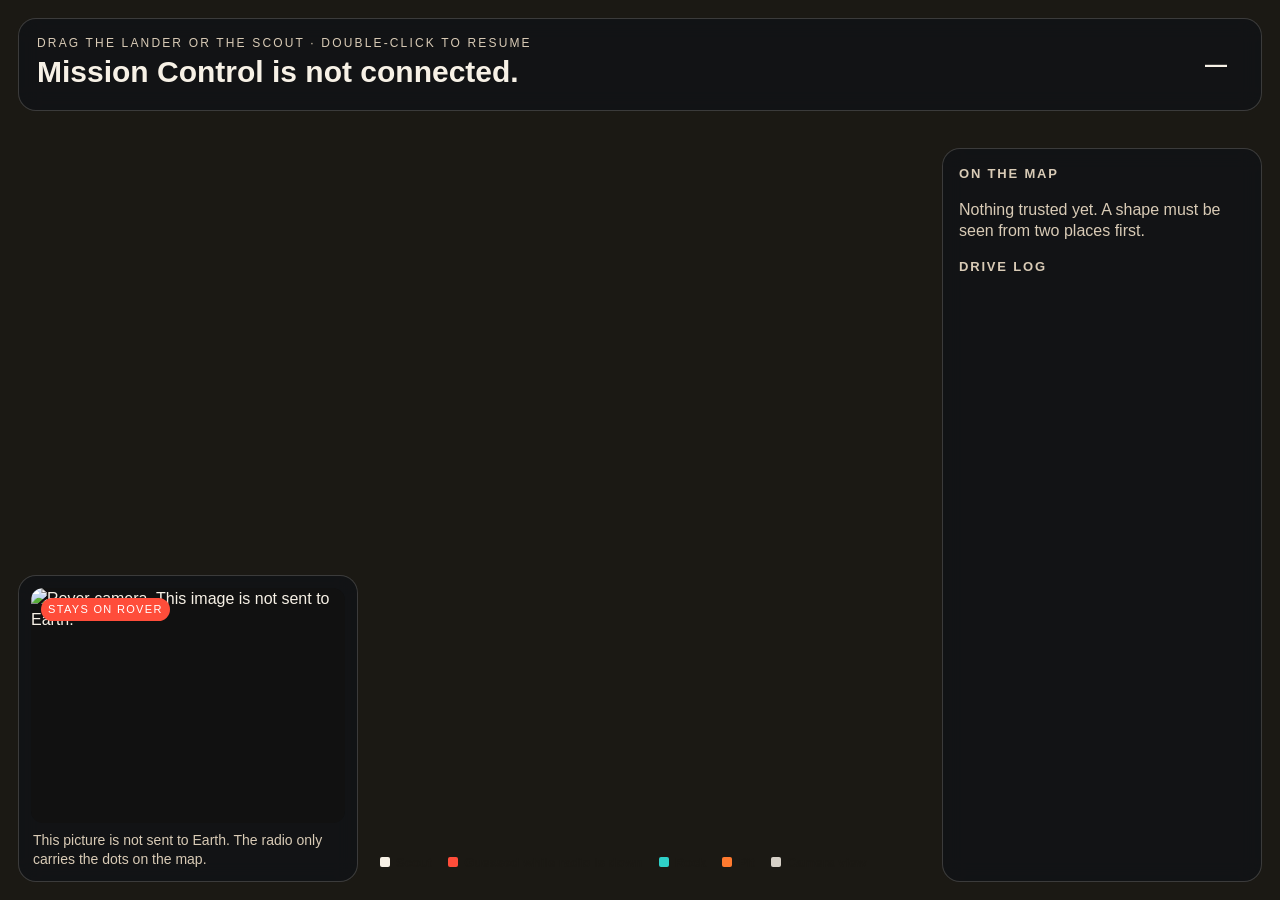
==== veil/web/index.html @ 41a59c46 "Initial commit of the VEIL scout so PolarDB training can run in the cloud. Co-authored-by: Cursor <c" ====
<!DOCTYPE html>
<html lang="en">
<head>
  <meta charset="utf-8" />
  <meta name="viewport" content="width=device-width, initial-scale=1" />
  <title>VEIL — Mission Control</title>
  <style>
    :root {
      --ink: #f7f1e6;
      --muted: #d9cbb6;
      --glass: rgba(16, 18, 22, 0.78);
      --line: rgba(247, 241, 230, 0.18);
      --pit: #ff7a2f;
      --rock: #2fd0c8;
      --bad: #ff4d3a;
      --ok: #d6ef6a;
    }
    * { box-sizing: border-box; }
    html, body { margin: 0; height: 100%; overflow: hidden; }
    body {
      color: var(--ink);
      font: 16px/1.35 Bahnschrift, "Segoe UI", sans-serif;
      background: #1b1914;
    }
    canvas { position: fixed; inset: 0; width: 100%; height: 100%; display: block; cursor: grab; touch-action: none; }
    canvas.dragging { cursor: grabbing; }
    .hud {
      position: fixed;
      z-index: 2;
      background: var(--glass);
      border: 1px solid var(--line);
      backdrop-filter: blur(10px);
      border-radius: 18px;
    }
    .top {
      top: 18px; left: 18px; right: 18px;
      display: flex;
      justify-content: space-between;
      gap: 18px;
      align-items: stretch;
      padding: 16px 18px;
    }
    .kicker { letter-spacing: 0.18em; font-size: 12px; color: var(--muted); }
    h1 { margin: 4px 0 6px; font-size: 30px; line-height: 1.1; font-weight: 650; }
    .story { margin: 0; color: var(--muted); max-width: 680px; }
    .radio {
      min-width: 190px;
      border-radius: 14px;
      padding: 12px 16px;
      display: flex;
      flex-direction: column;
      justify-content: center;
      text-align: right;
    }
    .radio b { font-size: 22px; }
    .radio span { color: var(--muted); font-size: 14px; }
    .radio.up { background: #243018; color: var(--ok); }
    .radio.down { background: #3a1814; color: #ffb1a6; }
    .radio.down b, .radio.up b { color: inherit; }
    .cam {
      left: 18px; bottom: 18px; width: min(340px, 34vw);
      padding: 12px;
    }
    .cam img { width: 100%; border-radius: 12px; display: block; background: #111; aspect-ratio: 4/3; object-fit: cover; }
    .badge {
      position: absolute; left: 22px; top: 22px;
      background: var(--bad); color: white;
      font-size: 11px; letter-spacing: 0.12em;
      padding: 4px 7px; border-radius: 999px;
    }
    .cam p { margin: 8px 2px 0; color: var(--muted); font-size: 14px; }
    .sheet {
      right: 18px; top: 148px; bottom: 18px; width: min(320px, 36vw);
      padding: 16px;
      overflow: auto;
    }
    .sheet h2 { margin: 0 0 10px; font-size: 13px; letter-spacing: 0.14em; color: var(--muted); }
    .hazard {
      display: grid;
      grid-template-columns: 42px 1fr;
      gap: 10px;
      padding: 10px 0;
      border-top: 1px solid var(--line);
    }
    .mark {
      width: 42px; height: 42px; border-radius: 12px;
      display: grid; place-items: center; font-size: 12px; font-weight: 700;
    }
    .mark.pit { background: rgba(255, 122, 47, 0.2); color: var(--pit); }
    .mark.rock { background: rgba(47, 208, 200, 0.18); color: var(--rock); }
    .hazard b { display: block; font-size: 16px; }
    .hazard span { color: var(--muted); font-size: 14px; }
    .log { margin-top: 16px; }
    .log li { list-style: none; padding: 8px 0; border-top: 1px solid var(--line); color: var(--muted); }
    .log ul { margin: 0; padding: 0; }
    .log time { display: block; color: var(--ink); font-size: 13px; }
    .empty { color: var(--muted); }
    .key {
      position: fixed; z-index: 2;
      left: 380px; bottom: 28px;
      display: flex; gap: 16px;
      color: #1b1914; font-size: 13px; font-weight: 650;
    }
    .dot { display: inline-block; width: 10px; height: 10px; border-radius: 2px; margin-right: 6px; }
    @media (max-width: 900px) {
      .sheet { top: auto; bottom: 210px; left: 18px; right: 18px; width: auto; max-height: 34vh; }
      .key { display: none; }
      h1 { font-size: 22px; }
    }
  </style>
</head>
<body>
  <canvas id="map"></canvas>
  <header class="hud top">
    <div>
      <div class="kicker">DRAG THE LANDER OR THE SCOUT · DOUBLE-CLICK TO RESUME</div>
      <h1 id="headline">Waiting for the scout.</h1>
      <p id="story" class="story"></p>
    </div>
    <div id="link" class="radio"><b>—</b><span id="clock"></span></div>
  </header>
  <section class="hud cam">
    <span class="badge">STAYS ON ROVER</span>
    <img id="camera" alt="Rover camera. This image is not sent to Earth." />
    <p id="camnote">This picture is not sent to Earth. The radio only carries the dots on the map.</p>
  </section>
  <aside class="hud sheet">
    <h2>ON THE MAP</h2>
    <div id="list"></div>
    <p id="empty" class="empty">Nothing trusted yet. A shape must be seen from two places first.</p>
    <div class="log">
      <h2>DRIVE LOG</h2>
      <ul id="log"></ul>
    </div>
  </aside>
  <div class="key">
    <span><i class="dot" style="background:#f7f1e6"></i>Scout</span>
    <span><i class="dot" style="background:#ff4d3a"></i>Guessed while radio is down</span>
    <span><i class="dot" style="background:#2fd0c8"></i>Rock</span>
    <span><i class="dot" style="background:#ff7a2f"></i>Pit</span>
    <span><i class="dot" style="background:rgba(247,241,230,0.85)"></i>Camera view</span>
  </div>
  <script>
    const canvas = document.getElementById("map");
    const ctx = canvas.getContext("2d");
    const X0 = -3.1, X1 = 3.1, Y0 = -0.8, Y1 = 9.2;
    const view = { zoom: 1, panX: 0, panY: 0 };
    const drag = { kind: null, moved: false };
    let latest = null;
    let shownScout = null;

    function fit() {
      const dpr = Math.min(window.devicePixelRatio || 1, 2);
      canvas.width = Math.floor(innerWidth * dpr);
      canvas.height = Math.floor(innerHeight * dpr);
    }
    addEventListener("resize", () => { fit(); });
    fit();

    function layout() {
      const padX = canvas.width * 0.28;
      const padY = canvas.height * 0.16;
      const w = canvas.width - padX - 48;
      const h = canvas.height - padY - 36;
      const scale = Math.min(w / (X1 - X0), h / (Y1 - Y0));
      const ox = padX + (w - scale * (X1 - X0)) / 2;
      const oy = 36 + (h - scale * (Y1 - Y0)) / 2;
      return { scale, ox, oy };
    }

    function project(x, y) {
      const { scale, ox, oy } = layout();
      const px = ox + (x - X0) * scale;
      const py = canvas.height - (oy + (y - Y0) * scale);
      const cx = canvas.width / 2, cy = canvas.height / 2;
      return [cx + (px - cx) * view.zoom + view.panX, cy + (py - cy) * view.zoom + view.panY, scale * view.zoom];
    }

    function unproject(sx, sy) {
      const { scale, ox, oy } = layout();
      const cx = canvas.width / 2, cy = canvas.height / 2;
      const px = (sx - view.panX - cx) / view.zoom + cx;
      const py = (sy - view.panY - cy) / view.zoom + cy;
      return [(px - ox) / scale + X0, (canvas.height - py - oy) / scale + Y0];
    }

    function pointer(ev) {
      const rect = canvas.getBoundingClientRect();
      return [
        (ev.clientX - rect.left) * (canvas.width / rect.width),
        (ev.clientY - rect.top) * (canvas.height / rect.height),
      ];
    }

    function near(ax, ay, bx, by, r) {
      return Math.hypot(ax - bx, ay - by) <= r;
    }

    function postMove(body) {
      fetch("/api/move", { method: "POST", headers: { "Content-Type": "application/json" }, body: JSON.stringify(body) });
    }

    function groundHit(u, v, scout, yaw) {
      const xCam = (u - 160) / 300;
      const yCam = (v - 120) / 300;
      const pitch = 18 * Math.PI / 180;
      const cp = Math.cos(pitch), sp = Math.sin(pitch);
      const forward = [Math.sin(yaw), Math.cos(yaw), 0];
      const right = [Math.cos(yaw), -Math.sin(yaw), 0];
      const camForward = [cp * forward[0], cp * forward[1], -sp];
      const camDown = [-sp * forward[0], -sp * forward[1], -cp];
      const dir = [
        xCam * right[0] + yCam * camDown[0] + camForward[0],
        xCam * right[1] + yCam * camDown[1] + camForward[1],
        yCam * camDown[2] + camForward[2],
      ];
      if (dir[2] >= -1e-6) return null;
      const t = -0.55 / dir[2];
      if (t <= 0) return null;
      return [scout.x + t * dir[0], scout.y + t * dir[1]];
    }

    function viewFootprint(scout, yaw) {
      const left = [];
      const right = [];
      for (let v = 235; v >= 28; v -= 12) {
        const a = groundHit(2, v, scout, yaw);
        const b = groundHit(317, v, scout, yaw);
        if (!a || !b) break;
        const reach = Math.max(Math.hypot(a[0] - scout.x, a[1] - scout.y), Math.hypot(b[0] - scout.x, b[1] - scout.y));
        if (reach > 9) break;
        left.push(a);
        right.push(b);
      }
      if (left.length < 2) return [];
      return left.concat(right.reverse());
    }

    function inside(point, polygon) {
      let hit = false;
      for (let i = 0, j = polygon.length - 1; i < polygon.length; j = i++) {
        const yi = polygon[i][1], yj = polygon[j][1];
        const xi = polygon[i][0], xj = polygon[j][0];
        if ((yi > point[1]) !== (yj > point[1]) && point[0] < ((xj - xi) * (point[1] - yi)) / (yj - yi) + xi) hit = !hit;
      }
      return hit;
    }

    function explain(state) {
      const dark = state.link === "blackout";
      if (state.phase === "Survey") return ["Driving out from the lander.", "The scout checks each shape twice. Only then does a 20-byte note leave the rover."];
      if (state.phase === "Blackout" && state.sim_t < 20) return ["The crater is blocking the radio.", "The scout keeps moving. The red mark is a guess, and the hazard rings widen until a message gets through."];
      if (state.phase === "Burst") return ["The radio is open.", "Saved notes come across a few at a time. Pits closer to the path go first."];
      if (dark) return ["Parked, and the radio dropped again.", "The hazards stay. Their rings grow until the next message."];
      return ["Parked. This is the map Mission Control holds.", "The rocks and pits arrived. The spot stuck on the camera did not."];
    }

    function draw(state, mapOnly) {
      const lander = state.lander || { x: 0, y: 0 };
      const hazards = state.hazards || [];
      if (!mapOnly) {
      const dark = state.link === "blackout";
      const link = document.getElementById("link");
      link.className = "radio " + (dark ? "down" : "up");
      link.querySelector("b").textContent = dark ? "Radio down" : "Radio up";
      document.getElementById("clock").textContent = Number(state.sim_t || 0).toFixed(0) + " seconds";
      const [headline, story] = explain(state);
      document.getElementById("headline").textContent = headline;
      document.getElementById("story").textContent = story;
      const cam = document.getElementById("camera");
      if (state.camera_id && cam.dataset.t !== state.camera_id) {
        cam.dataset.t = state.camera_id;
        cam.src = "/camera.jpg?" + state.camera_id;
      }
      const eye = drag.kind === "scout" && drag.pos ? drag.pos : (shownScout || state.scout);
      const note = document.getElementById("camnote");
      if (note && eye) {
        const aim = groundHit(160, 120, eye, 0);
        const ahead = aim ? Math.hypot(aim[0] - eye.x, aim[1] - eye.y) : 0;
        const trained = state.stats && state.stats.model_accuracy
          ? " Onboard network, " + Math.round(state.stats.model_accuracy * 100) + "% on generated views."
          : "";
        note.textContent = "Not a live feed to Earth. The crosshair meets the ground " + ahead.toFixed(1) + " m in front of the scout. Orange is a pit, teal is a rock." + trained;
      }
      document.getElementById("empty").style.display = hazards.length ? "none" : "block";
      document.getElementById("list").innerHTML = hazards.map((h) => {
        const dx = h.x - lander.x;
        const dy = h.y - lander.y;
        const side = dx > 0.15 ? dx.toFixed(1) + " m right" : dx < -0.15 ? Math.abs(dx).toFixed(1) + " m left" : "on the path";
        return `
        <div class="hazard">
          <div class="mark ${h.cls}">${h.cls === "pit" ? "PIT" : "ROCK"}</div>
          <div>
            <b>${Math.abs(dy).toFixed(1)} m from lander</b>
            <span>${side} · off by up to ${h.sigma.toFixed(2)} m · ${h.age_s.toFixed(0)}s old</span>
          </div>
        </div>`;
      }).join("");
      document.getElementById("log").innerHTML = (state.events || []).slice().reverse().slice(0, 5).map((event) =>
        `<li><time>${event.t.toFixed(0)}s</time>${event.text}</li>`
      ).join("");
      }

      const sky = ctx.createLinearGradient(0, 0, 0, canvas.height);
      sky.addColorStop(0, "#14181f");
      sky.addColorStop(0.22, "#243044");
      sky.addColorStop(0.45, "#8d7356");
      sky.addColorStop(1, "#cbb892");
      ctx.fillStyle = sky;
      ctx.fillRect(0, 0, canvas.width, canvas.height);

      ctx.strokeStyle = "rgba(247,241,230,0.35)";
      ctx.fillStyle = "#f7f1e6";
      ctx.lineWidth = 1.5 * (canvas.width / 1400);
      ctx.font = `${14 * (canvas.width / 1400)}px Bahnschrift, Segoe UI`;
      for (let y = 0; y <= 8; y++) {
        const a = project(-3.1, y), b = project(3.1, y);
        ctx.beginPath(); ctx.moveTo(a[0], a[1]); ctx.lineTo(b[0], b[1]); ctx.stroke();
        ctx.fillText(y + " m", b[0] + 8, a[1] + 4);
      }

      const origin = project(lander.x, lander.y);
      ctx.fillStyle = "#f7f1e6";
      ctx.beginPath();
      ctx.moveTo(origin[0], origin[1] - 14);
      ctx.lineTo(origin[0] + 11, origin[1] + 10);
      ctx.lineTo(origin[0] - 11, origin[1] + 10);
      ctx.fill();
      ctx.fillText("lander", origin[0] + 16, origin[1] + 4);

      if (!draw.trail) draw.trail = [];
      if (state.scout && !state.scout.predicted) {
        const last = draw.trail[draw.trail.length - 1];
        if (!last || Math.hypot(last.x - state.scout.x, last.y - state.scout.y) > 0.08) draw.trail.push({ x: state.scout.x, y: state.scout.y });
      }
      ctx.strokeStyle = "rgba(247,241,230,0.9)";
      ctx.lineWidth = 3;
      ctx.beginPath();
      draw.trail.forEach((point, index) => {
        const p = project(point.x, point.y);
        if (index === 0) ctx.moveTo(p[0], p[1]); else ctx.lineTo(p[0], p[1]);
      });
      ctx.stroke();

      const scout = drag.kind === "scout" && drag.pos ? drag.pos : (state.camera_pose || shownScout || state.scout);
      let footprint = [];
      if (scout) {
        draw.yaw = 0;
        footprint = drag.kind === "scout"
          ? viewFootprint(scout, 0)
          : (state.view || []).map((point) => [point.x, point.y]);
        if (!footprint.length) footprint = viewFootprint(scout, 0);
        if (footprint.length) {
          ctx.beginPath();
          footprint.forEach((point, index) => {
            const p = project(point[0], point[1]);
            if (index === 0) ctx.moveTo(p[0], p[1]);
            else ctx.lineTo(p[0], p[1]);
          });
          ctx.closePath();
          ctx.fillStyle = "rgba(247, 241, 230, 0.28)";
          ctx.fill();
          ctx.strokeStyle = "rgba(247, 241, 230, 0.95)";
          ctx.lineWidth = 2;
          ctx.stroke();
          const seam = footprint.length / 2;
          const aim = [
            (footprint[seam - 1][0] + footprint[seam][0]) / 2,
            (footprint[seam - 1][1] + footprint[seam][1]) / 2,
          ];
          const from = project(scout.x, scout.y);
          const to = project(aim[0], aim[1]);
          ctx.beginPath();
          ctx.moveTo(from[0], from[1]);
          ctx.lineTo(to[0], to[1]);
          ctx.stroke();
          const look = groundHit(160, 120, scout, 0);
          if (look) {
            const hit = project(look[0], look[1]);
            ctx.strokeStyle = "#fff6e8";
            ctx.lineWidth = 2;
            ctx.beginPath();
            ctx.arc(hit[0], hit[1], 7, 0, Math.PI * 2);
            ctx.stroke();
            ctx.fillStyle = "#1b1914";
            ctx.fillText("crosshair", hit[0] + 10, hit[1] - 8);
          }
          ctx.fillStyle = "#1b1914";
          ctx.fillText("camera", to[0] + 8, to[1]);
        }
      }
      if (scout) {
        const s = project(scout.x, scout.y);
        ctx.fillStyle = scout.predicted ? "#ff4d3a" : "#f7f1e6";
        ctx.beginPath();
        ctx.arc(s[0], s[1], 11, 0, Math.PI * 2);
        ctx.fill();
        ctx.fillText(scout.manual ? "scout (you)" : scout.predicted ? "guess" : "scout", s[0] + 14, s[1] - 10);
      }

      hazards.forEach((h) => {
        const p = project(h.x, h.y);
        const scale = p[2];
        const seen = footprint.length && inside([h.x, h.y], footprint);
        const color = h.cls === "pit" ? "#ff7a2f" : "#2fd0c8";
        ctx.fillStyle = color;
        ctx.strokeStyle = color;
        ctx.lineWidth = 3;
        if (h.cls === "pit") {
          ctx.beginPath();
          ctx.arc(p[0], p[1], Math.max(8, h.radius * scale), 0, Math.PI * 2);
          ctx.stroke();
        } else {
          ctx.save();
          ctx.translate(p[0], p[1]);
          ctx.rotate(Math.PI / 4);
          ctx.fillRect(-7, -7, 14, 14);
          ctx.restore();
        }
        ctx.fillStyle = "#1b1914";
        ctx.fillText((h.cls === "pit" ? "pit" : "rock") + (seen ? " · in camera" : ""), p[0] + 14, p[1] - 8);
      });
    }

    async function tick() {
      try {
        const previousLander = drag.kind === "lander" && latest ? latest.lander : null;
        latest = await (await fetch("/api/state", { cache: "no-store" })).json();
        if (previousLander) latest.lander = previousLander;
        if (drag.kind !== "lander" && drag.kind !== "scout") draw(latest);
        if (drag.kind !== "scout" && latest.scout) {
          if (!shownScout) shownScout = { ...latest.scout };
          else {
            shownScout.predicted = latest.scout.predicted;
            shownScout.manual = latest.scout.manual;
          }
        }
      } catch (err) {
        document.getElementById("headline").textContent = "Mission Control is not connected.";
      }
    }

    function frame() {
      if (latest && latest.scout && drag.kind !== "scout" && shownScout && !latest.manual) {
        shownScout.x += (latest.scout.x - shownScout.x) * 0.18;
        shownScout.y += (latest.scout.y - shownScout.y) * 0.18;
      }
      if (latest && drag.kind !== "lander" && drag.kind !== "scout") draw(latest, true);
      requestAnimationFrame(frame);
    }

    canvas.addEventListener("pointerdown", (ev) => {
      if (!latest) return;
      const [x, y] = pointer(ev);
      const lander = latest.lander || { x: 0, y: 0 };
      const scout = shownScout || latest.scout;
      const lp = project(lander.x, lander.y);
      const sp = scout ? project(scout.x, scout.y) : null;
      drag.moved = false;
      drag.last = [x, y];
      if (near(x, y, lp[0], lp[1], 28)) drag.kind = "lander";
      else if (sp && near(x, y, sp[0], sp[1], 28)) drag.kind = "scout";
      else return;
      canvas.classList.add("dragging");
      try { canvas.setPointerCapture(ev.pointerId); } catch (err) { /* synthetic events */ }
    });

    canvas.addEventListener("pointermove", (ev) => {
      if (!drag.kind) return;
      const [x, y] = pointer(ev);
      drag.moved = true;
      const [wx, wy] = unproject(x, y);
      drag.pos = { x: wx, y: wy, predicted: false, manual: drag.kind === "scout" };
      if (drag.kind === "scout") shownScout = drag.pos;
      if (drag.kind === "lander") latest.lander = { x: wx, y: wy };
      draw(latest, true);
    });

    canvas.addEventListener("pointerup", () => {
      if (drag.kind === "lander" && drag.pos) postMove({ lander: [drag.pos.x, drag.pos.y] });
      if (drag.kind === "scout" && drag.pos) postMove({ scout: [drag.pos.x, drag.pos.y] });
      drag.kind = null;
      drag.pos = null;
      canvas.classList.remove("dragging");
    });

    canvas.addEventListener("dblclick", () => {
      postMove({ resume: true });
      shownScout = null;
    });

    canvas.addEventListener("wheel", (ev) => {
      ev.preventDefault();
    }, { passive: false });

    tick();
    setInterval(tick, 250);
    requestAnimationFrame(frame);
  </script>
</body>
</html>
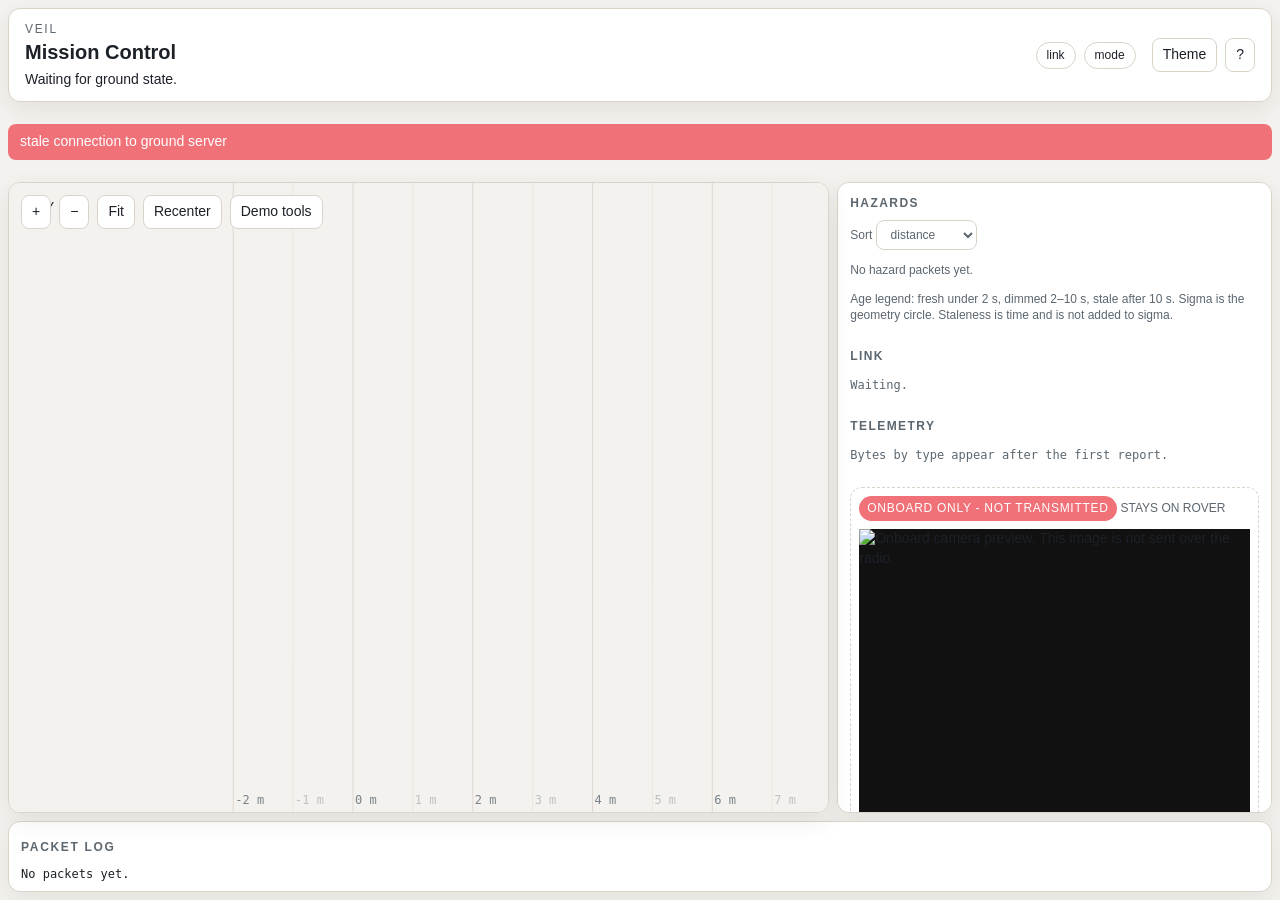
==== commit d5099c99: "Harden ingestion, geometry, telemetry, and Mission Control without replacing the flight network. Pos" ====
--- a/veil/web/index.html
+++ b/veil/web/index.html
@@ -6,496 +6,307 @@
   <title>VEIL — Mission Control</title>
   <style>
     :root {
-      --ink: #f7f1e6;
-      --muted: #d9cbb6;
-      --glass: rgba(16, 18, 22, 0.78);
-      --line: rgba(247, 241, 230, 0.18);
-      --pit: #ff7a2f;
-      --rock: #2fd0c8;
-      --bad: #ff4d3a;
-      --ok: #d6ef6a;
+      color-scheme: dark;
+      --bg: #0E1116;
+      --panel: #151A21;
+      --line: #232A33;
+      --text: #E7ECF3;
+      --muted: #9AA6B2;
+      --accent: #3DDCFF;
+      --ok: #3DDC97;
+      --warn: #E6B35A;
+      --bad: #F07178;
+      --stale: #8B95A1;
+      --shadow: 0 8px 24px rgba(0,0,0,.28);
+      --sans: "Segoe UI", "Helvetica Neue", sans-serif;
+      --mono: Consolas, "Cascadia Mono", monospace;
+    }
+    @media (prefers-color-scheme: light) {
+      :root:not([data-theme="night"]) {
+        color-scheme: light;
+        --bg: #F4F2EE;
+        --panel: #FFFFFF;
+        --line: #D9D3C9;
+        --text: #1C2128;
+        --muted: #5C6770;
+        --accent: #0B6E8A;
+        --shadow: 0 8px 24px rgba(40,32,20,.08);
+      }
+    }
+    :root[data-theme="field"] {
+      color-scheme: light;
+      --bg: #F4F2EE;
+      --panel: #FFFFFF;
+      --line: #D9D3C9;
+      --text: #1C2128;
+      --muted: #5C6770;
+      --accent: #0B6E8A;
+      --shadow: 0 8px 24px rgba(40,32,20,.08);
+    }
+    :root[data-theme="night"] {
+      color-scheme: dark;
+      --bg: #0E1116;
+      --panel: #151A21;
+      --line: #232A33;
+      --text: #E7ECF3;
+      --muted: #9AA6B2;
+      --accent: #3DDCFF;
     }
     * { box-sizing: border-box; }
-    html, body { margin: 0; height: 100%; overflow: hidden; }
-    body {
-      color: var(--ink);
-      font: 16px/1.35 Bahnschrift, "Segoe UI", sans-serif;
-      background: #1b1914;
-    }
-    canvas { position: fixed; inset: 0; width: 100%; height: 100%; display: block; cursor: grab; touch-action: none; }
-    canvas.dragging { cursor: grabbing; }
-    .hud {
-      position: fixed;
-      z-index: 2;
-      background: var(--glass);
-      border: 1px solid var(--line);
-      backdrop-filter: blur(10px);
-      border-radius: 18px;
-    }
-    .top {
-      top: 18px; left: 18px; right: 18px;
-      display: flex;
-      justify-content: space-between;
-      gap: 18px;
-      align-items: stretch;
-      padding: 16px 18px;
-    }
-    .kicker { letter-spacing: 0.18em; font-size: 12px; color: var(--muted); }
-    h1 { margin: 4px 0 6px; font-size: 30px; line-height: 1.1; font-weight: 650; }
-    .story { margin: 0; color: var(--muted); max-width: 680px; }
-    .radio {
-      min-width: 190px;
-      border-radius: 14px;
-      padding: 12px 16px;
-      display: flex;
-      flex-direction: column;
-      justify-content: center;
-      text-align: right;
-    }
-    .radio b { font-size: 22px; }
-    .radio span { color: var(--muted); font-size: 14px; }
-    .radio.up { background: #243018; color: var(--ok); }
-    .radio.down { background: #3a1814; color: #ffb1a6; }
-    .radio.down b, .radio.up b { color: inherit; }
-    .cam {
-      left: 18px; bottom: 18px; width: min(340px, 34vw);
-      padding: 12px;
-    }
-    .cam img { width: 100%; border-radius: 12px; display: block; background: #111; aspect-ratio: 4/3; object-fit: cover; }
-    .badge {
-      position: absolute; left: 22px; top: 22px;
-      background: var(--bad); color: white;
-      font-size: 11px; letter-spacing: 0.12em;
-      padding: 4px 7px; border-radius: 999px;
-    }
-    .cam p { margin: 8px 2px 0; color: var(--muted); font-size: 14px; }
-    .sheet {
-      right: 18px; top: 148px; bottom: 18px; width: min(320px, 36vw);
-      padding: 16px;
-      overflow: auto;
-    }
-    .sheet h2 { margin: 0 0 10px; font-size: 13px; letter-spacing: 0.14em; color: var(--muted); }
-    .hazard {
-      display: grid;
-      grid-template-columns: 42px 1fr;
-      gap: 10px;
-      padding: 10px 0;
-      border-top: 1px solid var(--line);
-    }
-    .mark {
-      width: 42px; height: 42px; border-radius: 12px;
-      display: grid; place-items: center; font-size: 12px; font-weight: 700;
-    }
-    .mark.pit { background: rgba(255, 122, 47, 0.2); color: var(--pit); }
-    .mark.rock { background: rgba(47, 208, 200, 0.18); color: var(--rock); }
-    .hazard b { display: block; font-size: 16px; }
-    .hazard span { color: var(--muted); font-size: 14px; }
-    .log { margin-top: 16px; }
-    .log li { list-style: none; padding: 8px 0; border-top: 1px solid var(--line); color: var(--muted); }
-    .log ul { margin: 0; padding: 0; }
-    .log time { display: block; color: var(--ink); font-size: 13px; }
-    .empty { color: var(--muted); }
-    .key {
-      position: fixed; z-index: 2;
-      left: 380px; bottom: 28px;
-      display: flex; gap: 16px;
-      color: #1b1914; font-size: 13px; font-weight: 650;
-    }
-    .dot { display: inline-block; width: 10px; height: 10px; border-radius: 2px; margin-right: 6px; }
-    @media (max-width: 900px) {
-      .sheet { top: auto; bottom: 210px; left: 18px; right: 18px; width: auto; max-height: 34vh; }
-      .key { display: none; }
-      h1 { font-size: 22px; }
-    }
+    html, body { margin: 0; height: 100%; background: var(--bg); color: var(--text); font: 14px/1.4 var(--sans); }
+    button, select { font: inherit; color: inherit; background: var(--panel); border: 1px solid var(--line); border-radius: 8px; padding: 6px 10px; }
+    button:focus-visible, select:focus-visible, a:focus-visible { outline: 2px solid var(--accent); outline-offset: 2px; }
+    .app { display: grid; grid-template-rows: auto 1fr auto; height: 100%; gap: 8px; padding: 8px; }
+    .bar, .panel, .drawer { background: var(--panel); border: 1px solid var(--line); border-radius: 12px; box-shadow: var(--shadow); }
+    .bar { display: flex; justify-content: space-between; gap: 16px; align-items: center; padding: 12px 16px; }
+    .kicker { font-size: 12px; letter-spacing: .14em; color: var(--muted); }
+    h1 { margin: 0; font-size: 20px; font-weight: 650; }
+    .sentence { margin: 4px 0 0; font-size: 14px; }
+    .badges { display: flex; gap: 8px; align-items: center; flex-wrap: wrap; }
+    .badge { display: inline-flex; gap: 6px; align-items: center; border-radius: 999px; padding: 4px 10px; border: 1px solid var(--line); font-size: 12px; }
+    .badge.ok { color: var(--ok); }
+    .badge.warn { color: var(--warn); }
+    .badge.bad { color: var(--bad); }
+    .badge.stale { color: var(--stale); }
+    .nums { font-family: var(--mono); font-variant-numeric: tabular-nums; font-size: 12px; color: var(--muted); }
+    .main { display: grid; grid-template-columns: minmax(0, 1.7fr) minmax(280px, .9fr); gap: 8px; min-height: 0; }
+    .map-wrap { position: relative; min-height: 0; }
+    canvas { width: 100%; height: 100%; display: block; border-radius: 12px; background: var(--bg); }
+    .map-tools { position: absolute; left: 12px; top: 12px; display: flex; gap: 8px; }
+    .side { overflow: auto; padding: 12px; display: flex; flex-direction: column; gap: 12px; }
+    .card h2 { margin: 0 0 8px; font-size: 12px; letter-spacing: .12em; color: var(--muted); }
+    .hazard { display: grid; grid-template-columns: 28px 1fr; gap: 8px; padding: 8px; border: 1px solid var(--line); border-radius: 8px; margin-bottom: 8px; cursor: pointer; }
+    .hazard.selected { border-color: var(--accent); }
+    .meta { font-family: var(--mono); font-size: 12px; color: var(--muted); }
+    .agebar { height: 4px; background: var(--line); border-radius: 4px; margin-top: 6px; }
+    .agebar span { display: block; height: 100%; background: var(--warn); }
+    .cam { border: 1px dashed var(--line); border-radius: 12px; padding: 8px; }
+    .cam img { width: 100%; display: block; background: #111; aspect-ratio: 4/3; object-fit: cover; }
+    .lock { display: inline-block; margin-bottom: 8px; background: var(--bad); color: white; font-size: 12px; letter-spacing: .06em; padding: 4px 8px; border-radius: 999px; }
+    .drawer { padding: 8px 12px; max-height: 180px; overflow: auto; }
+    .drawer pre { font-family: var(--mono); font-size: 12px; margin: 0; white-space: pre-wrap; }
+    .legend { font-size: 12px; color: var(--muted); }
+    .banner { display: none; background: var(--bad); color: white; padding: 8px 12px; border-radius: 8px; }
+    .banner.show { display: block; }
+    .help { position: fixed; inset: 0; background: rgba(0,0,0,.45); display: none; place-items: center; }
+    .help.show { display: grid; }
+    .help div { background: var(--panel); padding: 16px; border-radius: 12px; max-width: 420px; }
+    @media (max-width: 900px) { .main { grid-template-columns: 1fr; } }
+    @media (prefers-reduced-motion: reduce) { * { transition: none !important; animation: none !important; } }
   </style>
 </head>
 <body>
-  <canvas id="map"></canvas>
-  <header class="hud top">
-    <div>
-      <div class="kicker">DRAG THE LANDER OR THE SCOUT · DOUBLE-CLICK TO RESUME</div>
-      <h1 id="headline">Waiting for the scout.</h1>
-      <p id="story" class="story"></p>
+  <div class="app">
+    <header class="bar">
+      <div>
+        <div class="kicker">VEIL</div>
+        <h1>Mission Control</h1>
+        <p class="sentence" id="sentence">Waiting for ground state.</p>
+      </div>
+      <div class="badges">
+        <span class="badge" id="link" title="Heartbeat age. UP under 1 s, DEGRADED under 3 s, otherwise DOWN.">link</span>
+        <span class="badge" id="mode" title="Onboard watchdog. SAFE stops new hazard queues.">mode</span>
+        <span class="nums" id="stats" title="Application payload bytes. UDP/IPv4 headers are not included."></span>
+        <button id="theme" type="button">Theme</button>
+        <button id="helpbtn" type="button" aria-label="Keyboard help">?</button>
+      </div>
+    </header>
+    <p class="banner" id="banner">stale connection to ground server</p>
+    <div class="main">
+      <section class="map-wrap panel" aria-label="Landing site map">
+        <div class="map-tools">
+          <button type="button" id="zoomIn" aria-label="Zoom in">+</button>
+          <button type="button" id="zoomOut" aria-label="Zoom out">−</button>
+          <button type="button" id="fit" aria-label="Fit hazards">Fit</button>
+          <button type="button" id="recenter" aria-label="Recenter on scout">Recenter</button>
+          <button type="button" id="demo" aria-label="Demo tools">Demo tools</button>
+        </div>
+        <canvas id="map" width="1100" height="720"></canvas>
+      </section>
+      <aside class="side panel">
+        <section class="card">
+          <h2>HAZARDS</h2>
+          <label class="legend">Sort
+            <select id="sort" aria-label="Sort hazards">
+              <option value="distance">distance</option>
+              <option value="age">age</option>
+              <option value="sigma">uncertainty</option>
+            </select>
+          </label>
+          <div id="hazards"><p class="legend">No hazard packets yet.</p></div>
+          <p class="legend">Age legend: fresh under 2 s, dimmed 2–10 s, stale after 10 s. Sigma is the geometry circle. Staleness is time and is not added to sigma.</p>
+        </section>
+        <section class="card">
+          <h2>LINK</h2>
+          <p class="meta" id="linkcard">Waiting.</p>
+        </section>
+        <section class="card">
+          <h2>TELEMETRY</h2>
+          <p class="meta" id="bytes">Bytes by type appear after the first report.</p>
+        </section>
+        <section class="card cam">
+          <span class="lock">ONBOARD ONLY - NOT TRANSMITTED</span>
+          <span class="legend">STAYS ON ROVER</span>
+          <img id="camera" alt="Onboard camera preview. This image is not sent over the radio." />
+          <p class="legend">Not a live feed to Earth. The ground process receives decoded packets only. This preview is local.</p>
+          <p class="legend" id="pose"></p>
+        </section>
+      </aside>
     </div>
-    <div id="link" class="radio"><b>—</b><span id="clock"></span></div>
-  </header>
-  <section class="hud cam">
-    <span class="badge">STAYS ON ROVER</span>
-    <img id="camera" alt="Rover camera. This image is not sent to Earth." />
-    <p id="camnote">This picture is not sent to Earth. The radio only carries the dots on the map.</p>
-  </section>
-  <aside class="hud sheet">
-    <h2>ON THE MAP</h2>
-    <div id="list"></div>
-    <p id="empty" class="empty">Nothing trusted yet. A shape must be seen from two places first.</p>
-    <div class="log">
-      <h2>DRIVE LOG</h2>
-      <ul id="log"></ul>
-    </div>
-  </aside>
-  <div class="key">
-    <span><i class="dot" style="background:#f7f1e6"></i>Scout</span>
-    <span><i class="dot" style="background:#ff4d3a"></i>Guessed while radio is down</span>
-    <span><i class="dot" style="background:#2fd0c8"></i>Rock</span>
-    <span><i class="dot" style="background:#ff7a2f"></i>Pit</span>
-    <span><i class="dot" style="background:rgba(247,241,230,0.85)"></i>Camera view</span>
+    <section class="drawer" id="log">
+      <h2 class="kicker">PACKET LOG</h2>
+      <pre id="logbody">No packets yet.</pre>
+    </section>
   </div>
+  <div class="help" id="help"><div>
+    <p>Space pauses the view. + and − zoom. F fits. R recenters. T toggles theme. L toggles the log.</p>
+    <button type="button" id="closehelp">Close</button>
+  </div></div>
   <script>
     const canvas = document.getElementById("map");
     const ctx = canvas.getContext("2d");
-    const X0 = -3.1, X1 = 3.1, Y0 = -0.8, Y1 = 9.2;
-    const view = { zoom: 1, panX: 0, panY: 0 };
-    const drag = { kind: null, moved: false };
-    let latest = null;
-    let shownScout = null;
-
-    function fit() {
-      const dpr = Math.min(window.devicePixelRatio || 1, 2);
-      canvas.width = Math.floor(innerWidth * dpr);
-      canvas.height = Math.floor(innerHeight * dpr);
-    }
-    addEventListener("resize", () => { fit(); });
-    fit();
-
+    const state = { data: null, selected: null, scale: 42, ox: 80, oy: 560, placed: false, pause: false, log: true, demo: false };
+    const root = document.documentElement;
+    const saved = localStorage.getItem("veil-theme");
+    if (saved) root.dataset.theme = saved;
+    document.getElementById("theme").onclick = () => {
+      const next = root.dataset.theme === "field" ? "night" : "field";
+      root.dataset.theme = next;
+      localStorage.setItem("veil-theme", next);
+    };
+    document.getElementById("helpbtn").onclick = () => document.getElementById("help").classList.add("show");
+    document.getElementById("closehelp").onclick = () => document.getElementById("help").classList.remove("show");
+    document.getElementById("zoomIn").onclick = () => { state.scale *= 1.15; draw(); };
+    document.getElementById("zoomOut").onclick = () => { state.scale /= 1.15; draw(); };
+    document.getElementById("recenter").onclick = () => { state.placed = false; layout(); };
+    document.getElementById("fit").onclick = () => { state.scale = 42; state.placed = false; layout(); };
+    document.getElementById("demo").onclick = () => { state.demo = !state.demo; };
+    document.getElementById("sort").onchange = renderList;
+    window.addEventListener("keydown", (event) => {
+      if (event.key === "+") state.scale *= 1.15;
+      if (event.key === "-") state.scale /= 1.15;
+      if (event.key === "f" || event.key === "F") document.getElementById("fit").click();
+      if (event.key === "r" || event.key === "R") document.getElementById("recenter").click();
+      if (event.key === "t" || event.key === "T") document.getElementById("theme").click();
+      if (event.key === " ") { state.pause = !state.pause; event.preventDefault(); }
+      if (event.key === "l" || event.key === "L") document.getElementById("log").hidden = state.log = !state.log;
+      if (event.key === "?") document.getElementById("help").classList.add("show");
+      draw();
+    });
+    function world(x, y) { return [state.ox + x * state.scale, state.oy - y * state.scale]; }
+    function ageKind(age) { if (age < 2) return "fresh"; if (age < 10) return "dim"; return "stale"; }
+    function draw() {
+      const d = state.data;
+      ctx.clearRect(0, 0, canvas.width, canvas.height);
+      ctx.strokeStyle = getComputedStyle(root).getPropertyValue("--line");
+      for (let m = -2; m <= 10; m += 1) {
+        const a = world(m, -1), b = world(m, 10);
+        ctx.globalAlpha = m % 2 ? 0.35 : 0.8;
+        ctx.beginPath(); ctx.moveTo(a[0], a[1]); ctx.lineTo(b[0], b[1]); ctx.stroke();
+        ctx.font = "12px Consolas, monospace";
+        ctx.fillStyle = getComputedStyle(root).getPropertyValue("--muted");
+        ctx.fillText(m + " m", a[0] + 2, canvas.height - 8);
+      }
+      ctx.globalAlpha = 1;
+      ctx.fillStyle = getComputedStyle(root).getPropertyValue("--text");
+      ctx.fillText("N +Y", 16, 28);
+      if (!d) return;
+      const lander = world(d.lander ? d.lander.x : 0, d.lander ? d.lander.y : 0);
+      ctx.fillRect(lander[0] - 5, lander[1] - 5, 10, 10);
+      if (d.scout) {
+        const s = world(d.scout.x, d.scout.y);
+        ctx.setLineDash(d.scout.predicted ? [4, 4] : []);
+        ctx.strokeStyle = getComputedStyle(root).getPropertyValue("--accent");
+        ctx.strokeRect(s[0] - 6, s[1] - 6, 12, 12);
+        ctx.setLineDash([]);
+        if (d.scout.hold) ctx.fillText("HOLD " + d.scout.silence_s + "s", s[0] + 10, s[1]);
+        else if (d.scout.predicted) ctx.fillText("PREDICTED", s[0] + 10, s[1]);
+      }
+      (d.hazards || []).forEach((h) => {
+        const p = world(h.x, h.y);
+        const kind = ageKind(h.age_s || 0);
+        ctx.globalAlpha = kind === "fresh" ? 1 : kind === "dim" ? 0.65 : 0.4;
+        ctx.beginPath();
+        ctx.strokeStyle = getComputedStyle(root).getPropertyValue("--accent");
+        ctx.arc(p[0], p[1], Math.max(4, (h.sigma || 0.1) * state.scale), 0, Math.PI * 2);
+        ctx.stroke();
+        ctx.fillStyle = h.cls === "pit" ? "#E6B35A" : "#3DDCFF";
+        if (h.cls === "pit") { ctx.beginPath(); ctx.arc(p[0], p[1], 7, 0, Math.PI * 2); ctx.stroke(); ctx.fillRect(p[0] - 1.5, p[1] - 1.5, 3, 3); }
+        else { ctx.beginPath(); ctx.moveTo(p[0], p[1] - 8); ctx.lineTo(p[0] + 7, p[1]); ctx.lineTo(p[0], p[1] + 8); ctx.lineTo(p[0] - 7, p[1]); ctx.closePath(); ctx.fill(); }
+        if (kind === "stale") ctx.fillText("clock", p[0] + 10, p[1] - 8);
+        ctx.globalAlpha = 1;
+      });
+    }
+    function renderList() {
+      const d = state.data;
+      const host = document.getElementById("hazards");
+      if (!d || !d.hazards || !d.hazards.length) { host.innerHTML = "<p class='legend'>No hazard packets yet.</p>"; return; }
+      const key = document.getElementById("sort").value;
+      const rows = d.hazards.slice().sort((a, b) => (key === "age" ? a.age_s - b.age_s : key === "sigma" ? b.sigma - a.sigma : Math.hypot(a.x, a.y) - Math.hypot(b.x, b.y)));
+      host.innerHTML = "";
+      rows.forEach((h) => {
+        const el = document.createElement("button");
+        el.type = "button";
+        el.className = "hazard" + (state.selected === h.id ? " selected" : "");
+        const range = Math.hypot(h.x, h.y).toFixed(2);
+        const side = h.x < 0 ? "left" : "right";
+        const age = Number(h.age_s || 0);
+        el.innerHTML = "<div aria-hidden='true'>" + (h.cls === "pit" ? "○" : "◆") + "</div><div><strong>" + h.cls + " " + h.id + "</strong><div class='meta'>side " + side + " · lander " + range + " m · sigma " + h.sigma + " m · staleness " + h.staleness_m + " m · agreement " + h.agreement + "% · age " + age.toFixed(1) + " s</div><div class='agebar' title='Data age'><span style='width:" + Math.min(100, age * 8) + "%'></span></div></div>";
+        el.onclick = () => { state.selected = h.id; renderList(); draw(); };
+        host.appendChild(el);
+      });
+    }
+    function render(d) {
+      state.data = d;
+      const link = (d.link_state || "DOWN");
+      const linkEl = document.getElementById("link");
+      linkEl.textContent = "link " + link;
+      linkEl.className = "badge " + (link === "UP" ? "ok" : link === "DEGRADED" ? "warn" : "bad");
+      const modeEl = document.getElementById("mode");
+      modeEl.textContent = "mode " + (d.mode || "RUN");
+      modeEl.className = "badge " + (d.mode === "SAFE" ? "bad" : "ok");
+      const n = (d.hazards || []).length;
+      const age = d.scout ? d.scout.age_s : "—";
+      document.getElementById("sentence").textContent = n + " hazards confirmed. Last scout update " + age + " s ago. Link " + link + ".";
+      const stats = d.stats || {};
+      document.getElementById("stats").textContent = "rx " + (stats.delivered || 0) + " drop " + (stats.dropped || 0) + " bytes " + (stats.bytes_sent || 0) + " queue " + (stats.queued || 0);
+      document.getElementById("linkcard").textContent = "link " + link + " · delivered " + (stats.delivered || 0) + " · dropped " + (stats.dropped || 0);
+      document.getElementById("bytes").textContent = "hazard " + (stats.hazard_bytes || 0) + " · pose " + (stats.pose_bytes || 0) + " · heartbeat " + (stats.heartbeat_bytes || 0) + " · retries " + (stats.retransmission_bytes || 0) + " · bytes/hazard " + (stats.bytes_per_delivered_hazard || "—");
+      document.getElementById("pose").textContent = d.pose_warning || "";
+      const tail = (d.packet_tail || []).slice(-8).join("\n");
+      document.getElementById("logbody").textContent = tail || "No packets yet.";
+      renderList();
+      draw();
+    }
+    async function poll() {
+      if (state.pause) return;
+      try {
+        const response = await fetch("/api/state", { cache: "no-store" });
+        if (!response.ok) throw new Error("bad");
+        document.getElementById("banner").classList.remove("show");
+        render(await response.json());
+        document.getElementById("camera").src = "/camera.jpg?t=" + Date.now();
+      } catch (err) {
+        document.getElementById("banner").classList.add("show");
+      }
+    }
+    setInterval(poll, 400);
+    poll();
     function layout() {
-      const padX = canvas.width * 0.28;
-      const padY = canvas.height * 0.16;
-      const w = canvas.width - padX - 48;
-      const h = canvas.height - padY - 36;
-      const scale = Math.min(w / (X1 - X0), h / (Y1 - Y0));
-      const ox = padX + (w - scale * (X1 - X0)) / 2;
-      const oy = 36 + (h - scale * (Y1 - Y0)) / 2;
-      return { scale, ox, oy };
-    }
-
-    function project(x, y) {
-      const { scale, ox, oy } = layout();
-      const px = ox + (x - X0) * scale;
-      const py = canvas.height - (oy + (y - Y0) * scale);
-      const cx = canvas.width / 2, cy = canvas.height / 2;
-      return [cx + (px - cx) * view.zoom + view.panX, cy + (py - cy) * view.zoom + view.panY, scale * view.zoom];
-    }
-
-    function unproject(sx, sy) {
-      const { scale, ox, oy } = layout();
-      const cx = canvas.width / 2, cy = canvas.height / 2;
-      const px = (sx - view.panX - cx) / view.zoom + cx;
-      const py = (sy - view.panY - cy) / view.zoom + cy;
-      return [(px - ox) / scale + X0, (canvas.height - py - oy) / scale + Y0];
-    }
-
-    function pointer(ev) {
-      const rect = canvas.getBoundingClientRect();
-      return [
-        (ev.clientX - rect.left) * (canvas.width / rect.width),
-        (ev.clientY - rect.top) * (canvas.height / rect.height),
-      ];
-    }
-
-    function near(ax, ay, bx, by, r) {
-      return Math.hypot(ax - bx, ay - by) <= r;
-    }
-
-    function postMove(body) {
-      fetch("/api/move", { method: "POST", headers: { "Content-Type": "application/json" }, body: JSON.stringify(body) });
-    }
-
-    function groundHit(u, v, scout, yaw) {
-      const xCam = (u - 160) / 300;
-      const yCam = (v - 120) / 300;
-      const pitch = 18 * Math.PI / 180;
-      const cp = Math.cos(pitch), sp = Math.sin(pitch);
-      const forward = [Math.sin(yaw), Math.cos(yaw), 0];
-      const right = [Math.cos(yaw), -Math.sin(yaw), 0];
-      const camForward = [cp * forward[0], cp * forward[1], -sp];
-      const camDown = [-sp * forward[0], -sp * forward[1], -cp];
-      const dir = [
-        xCam * right[0] + yCam * camDown[0] + camForward[0],
-        xCam * right[1] + yCam * camDown[1] + camForward[1],
-        yCam * camDown[2] + camForward[2],
-      ];
-      if (dir[2] >= -1e-6) return null;
-      const t = -0.55 / dir[2];
-      if (t <= 0) return null;
-      return [scout.x + t * dir[0], scout.y + t * dir[1]];
-    }
-
-    function viewFootprint(scout, yaw) {
-      const left = [];
-      const right = [];
-      for (let v = 235; v >= 28; v -= 12) {
-        const a = groundHit(2, v, scout, yaw);
-        const b = groundHit(317, v, scout, yaw);
-        if (!a || !b) break;
-        const reach = Math.max(Math.hypot(a[0] - scout.x, a[1] - scout.y), Math.hypot(b[0] - scout.x, b[1] - scout.y));
-        if (reach > 9) break;
-        left.push(a);
-        right.push(b);
-      }
-      if (left.length < 2) return [];
-      return left.concat(right.reverse());
-    }
-
-    function inside(point, polygon) {
-      let hit = false;
-      for (let i = 0, j = polygon.length - 1; i < polygon.length; j = i++) {
-        const yi = polygon[i][1], yj = polygon[j][1];
-        const xi = polygon[i][0], xj = polygon[j][0];
-        if ((yi > point[1]) !== (yj > point[1]) && point[0] < ((xj - xi) * (point[1] - yi)) / (yj - yi) + xi) hit = !hit;
-      }
-      return hit;
-    }
-
-    function explain(state) {
-      const dark = state.link === "blackout";
-      if (state.phase === "Survey") return ["Driving out from the lander.", "The scout checks each shape twice. Only then does a 20-byte note leave the rover."];
-      if (state.phase === "Blackout" && state.sim_t < 20) return ["The crater is blocking the radio.", "The scout keeps moving. The red mark is a guess, and the hazard rings widen until a message gets through."];
-      if (state.phase === "Burst") return ["The radio is open.", "Saved notes come across a few at a time. Pits closer to the path go first."];
-      if (dark) return ["Parked, and the radio dropped again.", "The hazards stay. Their rings grow until the next message."];
-      return ["Parked. This is the map Mission Control holds.", "The rocks and pits arrived. The spot stuck on the camera did not."];
-    }
-
-    function draw(state, mapOnly) {
-      const lander = state.lander || { x: 0, y: 0 };
-      const hazards = state.hazards || [];
-      if (!mapOnly) {
-      const dark = state.link === "blackout";
-      const link = document.getElementById("link");
-      link.className = "radio " + (dark ? "down" : "up");
-      link.querySelector("b").textContent = dark ? "Radio down" : "Radio up";
-      document.getElementById("clock").textContent = Number(state.sim_t || 0).toFixed(0) + " seconds";
-      const [headline, story] = explain(state);
-      document.getElementById("headline").textContent = headline;
-      document.getElementById("story").textContent = story;
-      const cam = document.getElementById("camera");
-      if (state.camera_id && cam.dataset.t !== state.camera_id) {
-        cam.dataset.t = state.camera_id;
-        cam.src = "/camera.jpg?" + state.camera_id;
-      }
-      const eye = drag.kind === "scout" && drag.pos ? drag.pos : (shownScout || state.scout);
-      const note = document.getElementById("camnote");
-      if (note && eye) {
-        const aim = groundHit(160, 120, eye, 0);
-        const ahead = aim ? Math.hypot(aim[0] - eye.x, aim[1] - eye.y) : 0;
-        const trained = state.stats && state.stats.model_accuracy
-          ? " Onboard network, " + Math.round(state.stats.model_accuracy * 100) + "% on generated views."
-          : "";
-        note.textContent = "Not a live feed to Earth. The crosshair meets the ground " + ahead.toFixed(1) + " m in front of the scout. Orange is a pit, teal is a rock." + trained;
-      }
-      document.getElementById("empty").style.display = hazards.length ? "none" : "block";
-      document.getElementById("list").innerHTML = hazards.map((h) => {
-        const dx = h.x - lander.x;
-        const dy = h.y - lander.y;
-        const side = dx > 0.15 ? dx.toFixed(1) + " m right" : dx < -0.15 ? Math.abs(dx).toFixed(1) + " m left" : "on the path";
-        return `
-        <div class="hazard">
-          <div class="mark ${h.cls}">${h.cls === "pit" ? "PIT" : "ROCK"}</div>
-          <div>
-            <b>${Math.abs(dy).toFixed(1)} m from lander</b>
-            <span>${side} · off by up to ${h.sigma.toFixed(2)} m · ${h.age_s.toFixed(0)}s old</span>
-          </div>
-        </div>`;
-      }).join("");
-      document.getElementById("log").innerHTML = (state.events || []).slice().reverse().slice(0, 5).map((event) =>
-        `<li><time>${event.t.toFixed(0)}s</time>${event.text}</li>`
-      ).join("");
-      }
-
-      const sky = ctx.createLinearGradient(0, 0, 0, canvas.height);
-      sky.addColorStop(0, "#14181f");
-      sky.addColorStop(0.22, "#243044");
-      sky.addColorStop(0.45, "#8d7356");
-      sky.addColorStop(1, "#cbb892");
-      ctx.fillStyle = sky;
-      ctx.fillRect(0, 0, canvas.width, canvas.height);
-
-      ctx.strokeStyle = "rgba(247,241,230,0.35)";
-      ctx.fillStyle = "#f7f1e6";
-      ctx.lineWidth = 1.5 * (canvas.width / 1400);
-      ctx.font = `${14 * (canvas.width / 1400)}px Bahnschrift, Segoe UI`;
-      for (let y = 0; y <= 8; y++) {
-        const a = project(-3.1, y), b = project(3.1, y);
-        ctx.beginPath(); ctx.moveTo(a[0], a[1]); ctx.lineTo(b[0], b[1]); ctx.stroke();
-        ctx.fillText(y + " m", b[0] + 8, a[1] + 4);
-      }
-
-      const origin = project(lander.x, lander.y);
-      ctx.fillStyle = "#f7f1e6";
-      ctx.beginPath();
-      ctx.moveTo(origin[0], origin[1] - 14);
-      ctx.lineTo(origin[0] + 11, origin[1] + 10);
-      ctx.lineTo(origin[0] - 11, origin[1] + 10);
-      ctx.fill();
-      ctx.fillText("lander", origin[0] + 16, origin[1] + 4);
-
-      if (!draw.trail) draw.trail = [];
-      if (state.scout && !state.scout.predicted) {
-        const last = draw.trail[draw.trail.length - 1];
-        if (!last || Math.hypot(last.x - state.scout.x, last.y - state.scout.y) > 0.08) draw.trail.push({ x: state.scout.x, y: state.scout.y });
-      }
-      ctx.strokeStyle = "rgba(247,241,230,0.9)";
-      ctx.lineWidth = 3;
-      ctx.beginPath();
-      draw.trail.forEach((point, index) => {
-        const p = project(point.x, point.y);
-        if (index === 0) ctx.moveTo(p[0], p[1]); else ctx.lineTo(p[0], p[1]);
-      });
-      ctx.stroke();
-
-      const scout = drag.kind === "scout" && drag.pos ? drag.pos : (state.camera_pose || shownScout || state.scout);
-      let footprint = [];
-      if (scout) {
-        draw.yaw = 0;
-        footprint = drag.kind === "scout"
-          ? viewFootprint(scout, 0)
-          : (state.view || []).map((point) => [point.x, point.y]);
-        if (!footprint.length) footprint = viewFootprint(scout, 0);
-        if (footprint.length) {
-          ctx.beginPath();
-          footprint.forEach((point, index) => {
-            const p = project(point[0], point[1]);
-            if (index === 0) ctx.moveTo(p[0], p[1]);
-            else ctx.lineTo(p[0], p[1]);
-          });
-          ctx.closePath();
-          ctx.fillStyle = "rgba(247, 241, 230, 0.28)";
-          ctx.fill();
-          ctx.strokeStyle = "rgba(247, 241, 230, 0.95)";
-          ctx.lineWidth = 2;
-          ctx.stroke();
-          const seam = footprint.length / 2;
-          const aim = [
-            (footprint[seam - 1][0] + footprint[seam][0]) / 2,
-            (footprint[seam - 1][1] + footprint[seam][1]) / 2,
-          ];
-          const from = project(scout.x, scout.y);
-          const to = project(aim[0], aim[1]);
-          ctx.beginPath();
-          ctx.moveTo(from[0], from[1]);
-          ctx.lineTo(to[0], to[1]);
-          ctx.stroke();
-          const look = groundHit(160, 120, scout, 0);
-          if (look) {
-            const hit = project(look[0], look[1]);
-            ctx.strokeStyle = "#fff6e8";
-            ctx.lineWidth = 2;
-            ctx.beginPath();
-            ctx.arc(hit[0], hit[1], 7, 0, Math.PI * 2);
-            ctx.stroke();
-            ctx.fillStyle = "#1b1914";
-            ctx.fillText("crosshair", hit[0] + 10, hit[1] - 8);
-          }
-          ctx.fillStyle = "#1b1914";
-          ctx.fillText("camera", to[0] + 8, to[1]);
-        }
-      }
-      if (scout) {
-        const s = project(scout.x, scout.y);
-        ctx.fillStyle = scout.predicted ? "#ff4d3a" : "#f7f1e6";
-        ctx.beginPath();
-        ctx.arc(s[0], s[1], 11, 0, Math.PI * 2);
-        ctx.fill();
-        ctx.fillText(scout.manual ? "scout (you)" : scout.predicted ? "guess" : "scout", s[0] + 14, s[1] - 10);
-      }
-
-      hazards.forEach((h) => {
-        const p = project(h.x, h.y);
-        const scale = p[2];
-        const seen = footprint.length && inside([h.x, h.y], footprint);
-        const color = h.cls === "pit" ? "#ff7a2f" : "#2fd0c8";
-        ctx.fillStyle = color;
-        ctx.strokeStyle = color;
-        ctx.lineWidth = 3;
-        if (h.cls === "pit") {
-          ctx.beginPath();
-          ctx.arc(p[0], p[1], Math.max(8, h.radius * scale), 0, Math.PI * 2);
-          ctx.stroke();
-        } else {
-          ctx.save();
-          ctx.translate(p[0], p[1]);
-          ctx.rotate(Math.PI / 4);
-          ctx.fillRect(-7, -7, 14, 14);
-          ctx.restore();
-        }
-        ctx.fillStyle = "#1b1914";
-        ctx.fillText((h.cls === "pit" ? "pit" : "rock") + (seen ? " · in camera" : ""), p[0] + 14, p[1] - 8);
-      });
-    }
-
-    async function tick() {
-      try {
-        const previousLander = drag.kind === "lander" && latest ? latest.lander : null;
-        latest = await (await fetch("/api/state", { cache: "no-store" })).json();
-        if (previousLander) latest.lander = previousLander;
-        if (drag.kind !== "lander" && drag.kind !== "scout") draw(latest);
-        if (drag.kind !== "scout" && latest.scout) {
-          if (!shownScout) shownScout = { ...latest.scout };
-          else {
-            shownScout.predicted = latest.scout.predicted;
-            shownScout.manual = latest.scout.manual;
-          }
-        }
-      } catch (err) {
-        document.getElementById("headline").textContent = "Mission Control is not connected.";
-      }
-    }
-
-    function frame() {
-      if (latest && latest.scout && drag.kind !== "scout" && shownScout && !latest.manual) {
-        shownScout.x += (latest.scout.x - shownScout.x) * 0.18;
-        shownScout.y += (latest.scout.y - shownScout.y) * 0.18;
-      }
-      if (latest && drag.kind !== "lander" && drag.kind !== "scout") draw(latest, true);
-      requestAnimationFrame(frame);
-    }
-
-    canvas.addEventListener("pointerdown", (ev) => {
-      if (!latest) return;
-      const [x, y] = pointer(ev);
-      const lander = latest.lander || { x: 0, y: 0 };
-      const scout = shownScout || latest.scout;
-      const lp = project(lander.x, lander.y);
-      const sp = scout ? project(scout.x, scout.y) : null;
-      drag.moved = false;
-      drag.last = [x, y];
-      if (near(x, y, lp[0], lp[1], 28)) drag.kind = "lander";
-      else if (sp && near(x, y, sp[0], sp[1], 28)) drag.kind = "scout";
-      else return;
-      canvas.classList.add("dragging");
-      try { canvas.setPointerCapture(ev.pointerId); } catch (err) { /* synthetic events */ }
-    });
-
-    canvas.addEventListener("pointermove", (ev) => {
-      if (!drag.kind) return;
-      const [x, y] = pointer(ev);
-      drag.moved = true;
-      const [wx, wy] = unproject(x, y);
-      drag.pos = { x: wx, y: wy, predicted: false, manual: drag.kind === "scout" };
-      if (drag.kind === "scout") shownScout = drag.pos;
-      if (drag.kind === "lander") latest.lander = { x: wx, y: wy };
-      draw(latest, true);
-    });
-
-    canvas.addEventListener("pointerup", () => {
-      if (drag.kind === "lander" && drag.pos) postMove({ lander: [drag.pos.x, drag.pos.y] });
-      if (drag.kind === "scout" && drag.pos) postMove({ scout: [drag.pos.x, drag.pos.y] });
-      drag.kind = null;
-      drag.pos = null;
-      canvas.classList.remove("dragging");
-    });
-
-    canvas.addEventListener("dblclick", () => {
-      postMove({ resume: true });
-      shownScout = null;
-    });
-
-    canvas.addEventListener("wheel", (ev) => {
-      ev.preventDefault();
-    }, { passive: false });
-
-    tick();
-    setInterval(tick, 250);
-    requestAnimationFrame(frame);
+      const width = canvas.clientWidth || 800;
+      const height = canvas.clientHeight || 520;
+      canvas.width = width;
+      canvas.height = height;
+      if (!state.placed) {
+        state.scale = Math.max(18, Math.min((width - 140) / 4, (height - 90) / 9));
+        state.ox = width * 0.42;
+        state.oy = height - 36;
+      }
+      draw();
+    }
+    addEventListener("resize", layout);
+    if (window.ResizeObserver) new ResizeObserver(() => { if (!state.placed) layout(); }).observe(canvas.parentElement);
+    requestAnimationFrame(layout);
   </script>
 </body>
 </html>
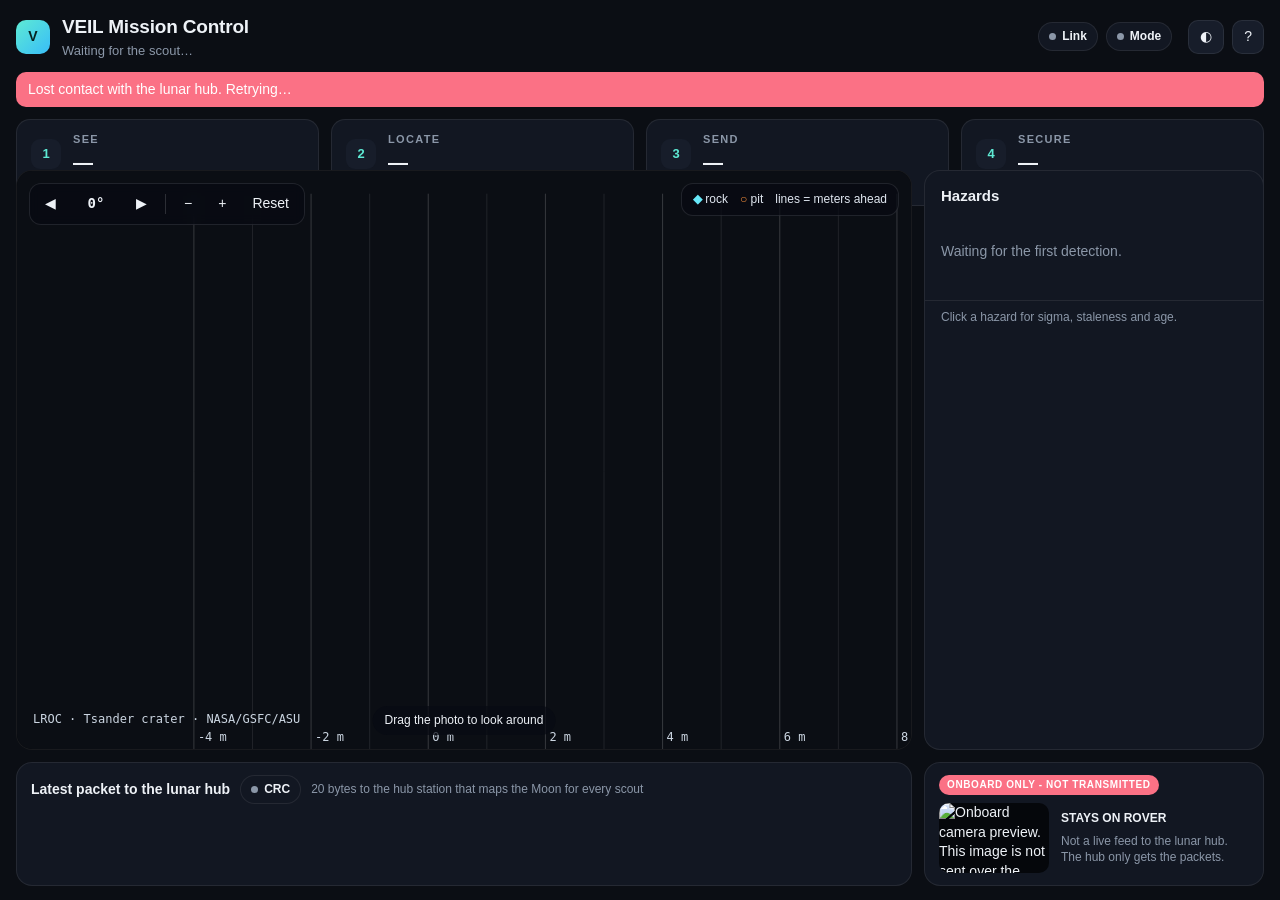
==== commit 3e8cc7ab: "Add Apollo 11 panorama mode, sealed telemetry chain, lens-locked grid, simpler dashboard, and projec" ====
--- a/veil/web/index.html
+++ b/veil/web/index.html
@@ -7,304 +7,709 @@
   <style>
     :root {
       color-scheme: dark;
-      --bg: #0E1116;
-      --panel: #151A21;
-      --line: #232A33;
-      --text: #E7ECF3;
-      --muted: #9AA6B2;
-      --accent: #3DDCFF;
-      --ok: #3DDC97;
-      --warn: #E6B35A;
-      --bad: #F07178;
-      --stale: #8B95A1;
-      --shadow: 0 8px 24px rgba(0,0,0,.28);
-      --sans: "Segoe UI", "Helvetica Neue", sans-serif;
+      --bg: #0b0e14;
+      --panel: #121722;
+      --panel2: #171d2a;
+      --line: rgba(255, 255, 255, 0.08);
+      --text: #eef2f7;
+      --muted: #8b97a8;
+      --accent: #5eead4;
+      --ok: #4ade80;
+      --warn: #fbbf24;
+      --bad: #fb7185;
+      --rock: #67e8f9;
+      --pit: #fb923c;
+      --sans: "Segoe UI", "Inter", "Helvetica Neue", sans-serif;
       --mono: Consolas, "Cascadia Mono", monospace;
     }
     @media (prefers-color-scheme: light) {
       :root:not([data-theme="night"]) {
         color-scheme: light;
-        --bg: #F4F2EE;
-        --panel: #FFFFFF;
-        --line: #D9D3C9;
-        --text: #1C2128;
-        --muted: #5C6770;
-        --accent: #0B6E8A;
-        --shadow: 0 8px 24px rgba(40,32,20,.08);
+        --bg: #eef1f5; --panel: #ffffff; --panel2: #f5f7fa; --line: rgba(15, 23, 42, 0.1);
+        --text: #0f172a; --muted: #5b6576; --accent: #0f766e;
       }
     }
     :root[data-theme="field"] {
       color-scheme: light;
-      --bg: #F4F2EE;
-      --panel: #FFFFFF;
-      --line: #D9D3C9;
-      --text: #1C2128;
-      --muted: #5C6770;
-      --accent: #0B6E8A;
-      --shadow: 0 8px 24px rgba(40,32,20,.08);
-    }
-    :root[data-theme="night"] {
-      color-scheme: dark;
-      --bg: #0E1116;
-      --panel: #151A21;
-      --line: #232A33;
-      --text: #E7ECF3;
-      --muted: #9AA6B2;
-      --accent: #3DDCFF;
+      --bg: #eef1f5; --panel: #ffffff; --panel2: #f5f7fa; --line: rgba(15, 23, 42, 0.1);
+      --text: #0f172a; --muted: #5b6576; --accent: #0f766e;
     }
     * { box-sizing: border-box; }
     html, body { margin: 0; height: 100%; background: var(--bg); color: var(--text); font: 14px/1.4 var(--sans); }
-    button, select { font: inherit; color: inherit; background: var(--panel); border: 1px solid var(--line); border-radius: 8px; padding: 6px 10px; }
-    button:focus-visible, select:focus-visible, a:focus-visible { outline: 2px solid var(--accent); outline-offset: 2px; }
-    .app { display: grid; grid-template-rows: auto 1fr auto; height: 100%; gap: 8px; padding: 8px; }
-    .bar, .panel, .drawer { background: var(--panel); border: 1px solid var(--line); border-radius: 12px; box-shadow: var(--shadow); }
-    .bar { display: flex; justify-content: space-between; gap: 16px; align-items: center; padding: 12px 16px; }
-    .kicker { font-size: 12px; letter-spacing: .14em; color: var(--muted); }
-    h1 { margin: 0; font-size: 20px; font-weight: 650; }
-    .sentence { margin: 4px 0 0; font-size: 14px; }
-    .badges { display: flex; gap: 8px; align-items: center; flex-wrap: wrap; }
-    .badge { display: inline-flex; gap: 6px; align-items: center; border-radius: 999px; padding: 4px 10px; border: 1px solid var(--line); font-size: 12px; }
-    .badge.ok { color: var(--ok); }
-    .badge.warn { color: var(--warn); }
-    .badge.bad { color: var(--bad); }
-    .badge.stale { color: var(--stale); }
-    .nums { font-family: var(--mono); font-variant-numeric: tabular-nums; font-size: 12px; color: var(--muted); }
-    .main { display: grid; grid-template-columns: minmax(0, 1.7fr) minmax(280px, .9fr); gap: 8px; min-height: 0; }
-    .map-wrap { position: relative; min-height: 0; }
-    canvas { width: 100%; height: 100%; display: block; border-radius: 12px; background: var(--bg); }
-    .map-tools { position: absolute; left: 12px; top: 12px; display: flex; gap: 8px; }
-    .side { overflow: auto; padding: 12px; display: flex; flex-direction: column; gap: 12px; }
-    .card h2 { margin: 0 0 8px; font-size: 12px; letter-spacing: .12em; color: var(--muted); }
-    .hazard { display: grid; grid-template-columns: 28px 1fr; gap: 8px; padding: 8px; border: 1px solid var(--line); border-radius: 8px; margin-bottom: 8px; cursor: pointer; }
-    .hazard.selected { border-color: var(--accent); }
-    .meta { font-family: var(--mono); font-size: 12px; color: var(--muted); }
-    .agebar { height: 4px; background: var(--line); border-radius: 4px; margin-top: 6px; }
-    .agebar span { display: block; height: 100%; background: var(--warn); }
-    .cam { border: 1px dashed var(--line); border-radius: 12px; padding: 8px; }
-    .cam img { width: 100%; display: block; background: #111; aspect-ratio: 4/3; object-fit: cover; }
-    .lock { display: inline-block; margin-bottom: 8px; background: var(--bad); color: white; font-size: 12px; letter-spacing: .06em; padding: 4px 8px; border-radius: 999px; }
-    .drawer { padding: 8px 12px; max-height: 180px; overflow: auto; }
-    .drawer pre { font-family: var(--mono); font-size: 12px; margin: 0; white-space: pre-wrap; }
-    .legend { font-size: 12px; color: var(--muted); }
-    .banner { display: none; background: var(--bad); color: white; padding: 8px 12px; border-radius: 8px; }
+    button { font: inherit; color: inherit; background: var(--panel2); border: 1px solid var(--line); border-radius: 10px; padding: 6px 11px; cursor: pointer; }
+    button:hover { border-color: var(--accent); }
+    button:focus-visible { outline: 2px solid var(--accent); outline-offset: 2px; }
+    h1, h2 { margin: 0; }
+    .muted { color: var(--muted); }
+    .small { font-size: 12px; }
+
+    body { overflow-x: hidden; }
+    .app { height: 100%; display: grid; grid-template-rows: auto auto minmax(0, 1fr) auto; gap: 12px; padding: 14px 16px; }
+
+    .top { display: flex; justify-content: space-between; align-items: center; gap: 16px; }
+    .brand { display: flex; align-items: center; gap: 12px; }
+    .logo { width: 34px; height: 34px; border-radius: 10px; display: grid; place-items: center; background: linear-gradient(135deg, #5eead4, #38bdf8); color: #06221f; font-weight: 800; }
+    h1 { font-size: 19px; letter-spacing: -0.01em; }
+    .sub { margin: 1px 0 0; color: var(--muted); font-size: 13px; }
+    .status { display: flex; align-items: center; gap: 8px; }
+    .pill { display: inline-flex; align-items: center; gap: 6px; padding: 5px 10px; border-radius: 999px; background: var(--panel); border: 1px solid var(--line); font-size: 12px; font-weight: 600; }
+    .pill::before { content: ""; width: 7px; height: 7px; border-radius: 50%; background: var(--muted); }
+    .pill.ok::before { background: var(--ok); } .pill.warn::before { background: var(--warn); } .pill.bad::before { background: var(--bad); }
+    .clock { font-family: var(--mono); font-size: 12px; color: var(--muted); }
+
+    .banner { display: none; margin: 0; background: var(--bad); color: #fff; border-radius: 10px; padding: 8px 12px; }
     .banner.show { display: block; }
-    .help { position: fixed; inset: 0; background: rgba(0,0,0,.45); display: none; place-items: center; }
+
+    .kpis { display: grid; grid-template-columns: repeat(4, 1fr); gap: 12px; }
+    .kpi { background: var(--panel); border: 1px solid var(--line); border-radius: 14px; padding: 12px 14px; display: grid; grid-template-columns: auto 1fr; column-gap: 12px; align-items: center; }
+    .kpi .num { grid-row: span 2; width: 30px; height: 30px; border-radius: 9px; display: grid; place-items: center; background: var(--panel2); color: var(--accent); font-weight: 700; font-size: 13px; }
+    .kpi .label { font-size: 11px; letter-spacing: 0.12em; color: var(--muted); font-weight: 600; }
+    .kpi strong { font-size: 20px; letter-spacing: -0.02em; }
+    .kpi small { grid-column: 2; color: var(--muted); font-size: 12px; }
+
+    .main { min-height: 0; display: grid; grid-template-columns: minmax(0, 1fr) 340px; gap: 12px; }
+    .view { position: relative; min-height: 320px; background: #05070b; border: 1px solid var(--line); border-radius: 16px; overflow: hidden; }
+    canvas { width: 100%; height: 100%; display: block; }
+    #map.turnable { cursor: grab; touch-action: none; }
+    #map.turnable:active { cursor: grabbing; }
+    .tools { position: absolute; z-index: 2; left: 12px; top: 12px; display: flex; gap: 6px; align-items: center; padding: 5px; border-radius: 12px; background: rgba(8, 11, 18, 0.72); border: 1px solid rgba(255,255,255,0.1); backdrop-filter: blur(6px); color: #eef2f7; }
+    .tools button { background: transparent; border-color: transparent; color: #eef2f7; padding: 4px 9px; }
+    .tools button:hover { background: rgba(255,255,255,0.08); }
+    .tools .heading { font-family: var(--mono); font-weight: 700; min-width: 48px; text-align: center; }
+    .tools .sep { width: 1px; height: 20px; background: rgba(255,255,255,0.15); margin: 0 2px; }
+    .tools .turn { display: contents; }
+    .overlay-key { position: absolute; z-index: 2; right: 12px; top: 12px; display: flex; gap: 12px; padding: 7px 11px; border-radius: 12px; background: rgba(8, 11, 18, 0.72); border: 1px solid rgba(255,255,255,0.1); font-size: 12px; color: #dfe6ef; }
+    .overlay-key b { font-weight: 700; }
+    .hint { position: absolute; z-index: 2; left: 50%; bottom: 14px; transform: translateX(-50%); padding: 6px 12px; border-radius: 999px; background: rgba(8, 11, 18, 0.72); color: #eef2f7; font-size: 12px; pointer-events: none; transition: opacity 0.4s; }
+    .hint.gone { opacity: 0; }
+
+    .side { min-height: 0; background: var(--panel); border: 1px solid var(--line); border-radius: 16px; display: flex; flex-direction: column; overflow: hidden; }
+    .sidehead { display: flex; justify-content: space-between; align-items: baseline; padding: 14px 16px 8px; }
+    .sidehead h2 { font-size: 15px; }
+    #hazards { overflow: auto; padding: 0 10px 10px; display: flex; flex-direction: column; gap: 6px; }
+    .hz { width: 100%; text-align: left; display: grid; grid-template-columns: 26px 1fr auto; gap: 10px; align-items: center; padding: 9px 10px; border-radius: 11px; background: var(--panel2); border: 1px solid transparent; }
+    .hz.selected { border-color: var(--accent); }
+    .hz.far { opacity: 0.55; }
+    .ico { width: 26px; height: 26px; border-radius: 8px; display: grid; place-items: center; font-size: 13px; }
+    .ico.rock { background: rgba(103, 232, 249, 0.14); color: var(--rock); }
+    .ico.pit { background: rgba(251, 146, 60, 0.15); color: var(--pit); }
+    .hz .name { font-weight: 600; text-transform: capitalize; }
+    .hz .where { color: var(--muted); font-size: 12px; }
+    .hz .dist { font-family: var(--mono); font-weight: 700; font-size: 14px; }
+    .hz .detail { grid-column: 1 / -1; font-family: var(--mono); font-size: 11px; color: var(--muted); display: none; }
+    .hz.selected .detail { display: block; }
+    .conf { grid-column: 2 / 3; height: 3px; border-radius: 3px; background: var(--line); overflow: hidden; }
+    .conf i { display: block; height: 100%; background: var(--accent); }
+    .empty { color: var(--muted); padding: 14px 6px; }
+    .foot { margin: 0; padding: 8px 16px 12px; color: var(--muted); font-size: 12px; border-top: 1px solid var(--line); }
+
+    .bottom { display: grid; grid-template-columns: minmax(0, 1fr) 340px; gap: 12px; }
+    .packet, .cam { background: var(--panel); border: 1px solid var(--line); border-radius: 16px; padding: 12px 14px; }
+    .phead { display: flex; align-items: center; gap: 10px; margin-bottom: 10px; }
+    .phead h2 { font-size: 14px; }
+    .bytes { display: flex; gap: 6px; overflow-x: auto; padding-bottom: 2px; }
+    .field { flex: 0 0 auto; text-align: center; }
+    .field .hex { display: flex; gap: 2px; justify-content: center; }
+    .field .hex span { font-family: var(--mono); font-size: 12px; padding: 5px 4px; min-width: 24px; border-radius: 6px; background: var(--panel2); border: 1px solid var(--line); }
+    .field.key .hex span { border-color: rgba(94, 234, 212, 0.45); }
+    .field .name { font-size: 10px; letter-spacing: 0.08em; color: var(--muted); margin-top: 4px; text-transform: uppercase; }
+    .field .val { font-family: var(--mono); font-size: 12px; font-weight: 600; }
+    .cam { display: grid; grid-template-columns: 110px minmax(0, 1fr); gap: 8px 12px; align-items: center; min-width: 0; }
+    .cam .lock { grid-column: 1 / -1; justify-self: start; }
+    .cam img { width: 110px; height: 70px; object-fit: cover; border-radius: 10px; background: #05070b; display: block; }
+    .lock { display: inline-block; white-space: nowrap; background: var(--bad); color: #fff; border-radius: 999px; padding: 3px 8px; font-size: 10px; font-weight: 700; letter-spacing: 0.06em; }
+    .cam p { margin: 6px 0 0; }
+
+    .help { position: fixed; inset: 0; background: rgba(0, 0, 0, 0.55); display: none; place-items: center; z-index: 10; }
     .help.show { display: grid; }
-    .help div { background: var(--panel); padding: 16px; border-radius: 12px; max-width: 420px; }
-    @media (max-width: 900px) { .main { grid-template-columns: 1fr; } }
+    .help > div { background: var(--panel); color: var(--text); padding: 22px; border-radius: 16px; max-width: 520px; border: 1px solid var(--line); }
+    .help h2 { font-size: 16px; margin-bottom: 10px; }
+    .help dl { display: grid; grid-template-columns: auto 1fr; gap: 8px 14px; margin: 0 0 14px; }
+    .help dt { font-weight: 700; color: var(--accent); }
+    .help dd { margin: 0; color: var(--muted); }
+
+    @media (max-width: 1080px) {
+      .kpis { grid-template-columns: repeat(2, 1fr); }
+      .main, .bottom { grid-template-columns: 1fr; }
+      .app { height: auto; }
+      .view { min-height: 420px; }
+    }
     @media (prefers-reduced-motion: reduce) { * { transition: none !important; animation: none !important; } }
   </style>
 </head>
 <body>
   <div class="app">
-    <header class="bar">
-      <div>
-        <div class="kicker">VEIL</div>
-        <h1>Mission Control</h1>
-        <p class="sentence" id="sentence">Waiting for ground state.</p>
+    <header class="top">
+      <div class="brand">
+        <div class="logo">V</div>
+        <div>
+          <h1>VEIL Mission Control</h1>
+          <p class="sub" id="sentence">Waiting for the scout…</p>
+        </div>
       </div>
-      <div class="badges">
-        <span class="badge" id="link" title="Heartbeat age. UP under 1 s, DEGRADED under 3 s, otherwise DOWN.">link</span>
-        <span class="badge" id="mode" title="Onboard watchdog. SAFE stops new hazard queues.">mode</span>
-        <span class="nums" id="stats" title="Application payload bytes. UDP/IPv4 headers are not included."></span>
-        <button id="theme" type="button">Theme</button>
-        <button id="helpbtn" type="button" aria-label="Keyboard help">?</button>
+      <div class="status">
+        <span class="pill" id="link" title="Radio link from heartbeat age">Link</span>
+        <span class="pill" id="mode" title="RUN: camera working. SAFE: camera stalled, new hazards held on the rover.">Mode</span>
+        <span class="clock" id="clock"></span>
+        <button id="theme" type="button" aria-label="Toggle theme">◐</button>
+        <button id="helpbtn" type="button" aria-label="What am I looking at?">?</button>
       </div>
     </header>
-    <p class="banner" id="banner">stale connection to ground server</p>
+
+    <p class="banner" id="banner">Lost contact with the lunar hub. Retrying…</p>
+
+    <section class="kpis" aria-label="Pipeline">
+      <article class="kpi" id="kpiSee"><span class="num">1</span><span class="label">SEE</span><strong id="kSee">—</strong><small id="kSeeSub">AI finds rocks and pits</small></article>
+      <article class="kpi" id="kpiLocate"><span class="num">2</span><span class="label">LOCATE</span><strong id="kLoc">—</strong><small id="kLocSub">distance on the ground</small></article>
+      <article class="kpi" id="kpiSend"><span class="num">3</span><span class="label">SEND</span><strong id="kSend">—</strong><small id="kSendSub">20-byte packets to the lunar hub</small></article>
+      <article class="kpi" id="kpiSeal"><span class="num">4</span><span class="label">SECURE</span><strong id="kSeal">—</strong><small id="kSealSub">encrypted chain</small></article>
+    </section>
+
     <div class="main">
-      <section class="map-wrap panel" aria-label="Landing site map">
-        <div class="map-tools">
+      <section class="view" aria-label="Camera view">
+        <div class="tools">
+          <span class="turn" id="turnTools">
+            <button type="button" id="turnLeft" aria-label="Turn camera left">◀</button>
+            <span class="heading" id="heading">0°</span>
+            <button type="button" id="turnRight" aria-label="Turn camera right">▶</button>
+            <span class="sep"></span>
+          </span>
+          <button type="button" id="zoomOut" aria-label="Zoom out">−</button>
           <button type="button" id="zoomIn" aria-label="Zoom in">+</button>
-          <button type="button" id="zoomOut" aria-label="Zoom out">−</button>
-          <button type="button" id="fit" aria-label="Fit hazards">Fit</button>
-          <button type="button" id="recenter" aria-label="Recenter on scout">Recenter</button>
-          <button type="button" id="demo" aria-label="Demo tools">Demo tools</button>
+          <button type="button" id="fit" aria-label="Reset view">Reset</button>
         </div>
-        <canvas id="map" width="1100" height="720"></canvas>
+        <div class="overlay-key"><span><b style="color:var(--rock)">◆</b> rock</span><span><b style="color:var(--pit)">○</b> pit</span><span>lines = meters ahead</span></div>
+        <span class="hint" id="hint">Drag the photo to look around</span>
+        <canvas id="map"></canvas>
       </section>
-      <aside class="side panel">
-        <section class="card">
-          <h2>HAZARDS</h2>
-          <label class="legend">Sort
-            <select id="sort" aria-label="Sort hazards">
-              <option value="distance">distance</option>
-              <option value="age">age</option>
-              <option value="sigma">uncertainty</option>
-            </select>
-          </label>
-          <div id="hazards"><p class="legend">No hazard packets yet.</p></div>
-          <p class="legend">Age legend: fresh under 2 s, dimmed 2–10 s, stale after 10 s. Sigma is the geometry circle. Staleness is time and is not added to sigma.</p>
-        </section>
-        <section class="card">
-          <h2>LINK</h2>
-          <p class="meta" id="linkcard">Waiting.</p>
-        </section>
-        <section class="card">
-          <h2>TELEMETRY</h2>
-          <p class="meta" id="bytes">Bytes by type appear after the first report.</p>
-        </section>
-        <section class="card cam">
-          <span class="lock">ONBOARD ONLY - NOT TRANSMITTED</span>
-          <span class="legend">STAYS ON ROVER</span>
-          <img id="camera" alt="Onboard camera preview. This image is not sent over the radio." />
-          <p class="legend">Not a live feed to Earth. The ground process receives decoded packets only. This preview is local.</p>
-          <p class="legend" id="pose"></p>
-        </section>
+
+      <aside class="side">
+        <div class="sidehead"><h2>Hazards</h2><span class="muted small" id="hzCount"></span></div>
+        <div id="hazards"><p class="empty">Waiting for the first detection.</p></div>
+        <p class="foot">Click a hazard for sigma, staleness and age.</p>
       </aside>
     </div>
-    <section class="drawer" id="log">
-      <h2 class="kicker">PACKET LOG</h2>
-      <pre id="logbody">No packets yet.</pre>
-    </section>
+
+    <div class="bottom">
+      <section class="packet" id="log">
+        <div class="phead"><h2 id="ptitle">Latest packet to the lunar hub</h2><span class="pill" id="crc">CRC</span><span class="muted small">20 bytes to the hub station that maps the Moon for every scout</span></div>
+        <div class="bytes" id="bytecells"></div>
+      </section>
+      <section class="cam">
+        <span class="lock">ONBOARD ONLY - NOT TRANSMITTED</span>
+        <img id="camera" alt="Onboard camera preview. This image is not sent over the radio." />
+        <div>
+          <div class="small" style="font-weight:600">STAYS ON ROVER</div>
+          <p class="small muted">Not a live feed to the lunar hub. The hub only gets the packets.</p>
+        </div>
+      </section>
+    </div>
   </div>
+
   <div class="help" id="help"><div>
-    <p>Space pauses the view. + and − zoom. F fits. R recenters. T toggles theme. L toggles the log.</p>
-    <button type="button" id="closehelp">Close</button>
+    <h2>What am I looking at?</h2>
+    <dl>
+      <dt>See</dt><dd>The rover camera finds rocks and pits with a small AI model running on board.</dd>
+      <dt>Locate</dt><dd>Each mark in the photo becomes a distance on the ground in meters.</dd>
+      <dt>Send</dt><dd>Each hazard is packed into 20 bytes and sent over a lossy radio to the lunar hub station, which builds one shared Moon map for every scout.</dd>
+      <dt>Secure</dt><dd>Every packet is encrypted, signed, and chained so tampering shows.</dd>
+      <dt>Photo</dt><dd>Drag or use ← → to turn. The white lines are meters ahead of the lens.</dd>
+    </dl>
+    <button type="button" id="closehelp">Got it</button>
   </div></div>
+
   <script>
     const canvas = document.getElementById("map");
     const ctx = canvas.getContext("2d");
-    const state = { data: null, selected: null, scale: 42, ox: 80, oy: 560, placed: false, pause: false, log: true, demo: false };
+    document.getElementById("camera").onload = () => { if (canvas.width) draw(); };
+    const surface = new Image();
+    surface.src = "/lro-surface.jpg";
+    surface.onload = () => { if (canvas.width) draw(); };
     const root = document.documentElement;
-    const saved = localStorage.getItem("veil-theme");
-    if (saved) root.dataset.theme = saved;
+    const state = { data: null, selected: null, scale: 36, ox: 80, oy: 400, placed: false, pause: false, trail: [], photoZoom: 1, yaw: 0, lookPending: null };
+    root.dataset.theme = localStorage.getItem("veil-theme-v2") || "night";
     document.getElementById("theme").onclick = () => {
       const next = root.dataset.theme === "field" ? "night" : "field";
       root.dataset.theme = next;
-      localStorage.setItem("veil-theme", next);
+      localStorage.setItem("veil-theme-v2", next);
+      draw();
     };
     document.getElementById("helpbtn").onclick = () => document.getElementById("help").classList.add("show");
     document.getElementById("closehelp").onclick = () => document.getElementById("help").classList.remove("show");
-    document.getElementById("zoomIn").onclick = () => { state.scale *= 1.15; draw(); };
-    document.getElementById("zoomOut").onclick = () => { state.scale /= 1.15; draw(); };
-    document.getElementById("recenter").onclick = () => { state.placed = false; layout(); };
-    document.getElementById("fit").onclick = () => { state.scale = 42; state.placed = false; layout(); };
-    document.getElementById("demo").onclick = () => { state.demo = !state.demo; };
-    document.getElementById("sort").onchange = renderList;
+    document.getElementById("help").onclick = (event) => { if (event.target.id === "help") event.target.classList.remove("show"); };
+
+    function isSurface() { return !!(state.data && state.data.camera && state.data.camera.pov === "surface"); }
+    function zoomPhoto(factor) {
+      if (isSurface()) {
+        state.photoZoom = Math.max(1, Math.min(2.5, state.photoZoom * factor));
+      } else {
+        state.placed = true;
+        state.scale *= factor;
+      }
+      draw();
+    }
+    document.getElementById("zoomIn").onclick = () => zoomPhoto(1.15);
+    document.getElementById("zoomOut").onclick = () => zoomPhoto(1 / 1.15);
+    document.getElementById("fit").onclick = () => { state.photoZoom = 1; state.placed = false; layout(); };
+
+    function lookAt(yaw) {
+      state.yaw = (yaw + 360) % 360;
+      state.lookPending = state.yaw;
+      document.getElementById("heading").textContent = Math.round(state.yaw) + "°";
+      document.getElementById("hint").classList.add("gone");
+      fetch("/api/look", { method: "POST", headers: { "Content-Type": "application/json" }, body: JSON.stringify({ yaw_deg: state.yaw }) });
+    }
+    function turn(delta) { if (state.data && state.data.panorama) lookAt(state.yaw + delta); }
+    document.getElementById("turnLeft").onclick = () => turn(-20);
+    document.getElementById("turnRight").onclick = () => turn(20);
+    let drag = null;
+    canvas.addEventListener("pointerdown", (event) => {
+      if (!state.data || !state.data.panorama || event.button !== 0) return;
+      drag = { x: event.clientX, yaw: state.yaw };
+      try { canvas.setPointerCapture(event.pointerId); } catch (err) {}
+    });
+    canvas.addEventListener("pointermove", (event) => {
+      if (!drag) return;
+      const dx = event.clientX - drag.x;
+      if (Math.abs(dx) < 6) return;
+      const next = (drag.yaw - dx * 0.25 + 360) % 360;
+      if (Math.abs(next - state.yaw) < 4 && Math.abs(next - state.yaw) < 356) return;
+      drag.x = event.clientX;
+      drag.yaw = next;
+      lookAt(next);
+    });
+    canvas.addEventListener("pointerup", () => { drag = null; });
+    canvas.addEventListener("pointercancel", () => { drag = null; });
     window.addEventListener("keydown", (event) => {
-      if (event.key === "+") state.scale *= 1.15;
-      if (event.key === "-") state.scale /= 1.15;
-      if (event.key === "f" || event.key === "F") document.getElementById("fit").click();
-      if (event.key === "r" || event.key === "R") document.getElementById("recenter").click();
-      if (event.key === "t" || event.key === "T") document.getElementById("theme").click();
+      if (event.key === "ArrowLeft") { turn(-20); event.preventDefault(); }
+      if (event.key === "ArrowRight") { turn(20); event.preventDefault(); }
+      if (event.key === "+" || event.key === "=") zoomPhoto(1.15);
+      if (event.key === "-") zoomPhoto(1 / 1.15);
+      if (event.key.toLowerCase() === "f" || event.key.toLowerCase() === "r") document.getElementById("fit").click();
+      if (event.key.toLowerCase() === "t") document.getElementById("theme").click();
       if (event.key === " ") { state.pause = !state.pause; event.preventDefault(); }
-      if (event.key === "l" || event.key === "L") document.getElementById("log").hidden = state.log = !state.log;
       if (event.key === "?") document.getElementById("help").classList.add("show");
+      if (event.key === "Escape") document.getElementById("help").classList.remove("show");
+    });
+
+    function css(name) { return getComputedStyle(root).getPropertyValue(name).trim(); }
+    function world(x, y) { return [state.ox + x * state.scale, state.oy - y * state.scale]; }
+    function layout() {
+      const width = canvas.clientWidth || 800;
+      const height = canvas.clientHeight || 480;
+      canvas.width = width;
+      canvas.height = height;
+      if (!state.placed) {
+        state.scale = Math.max(22, Math.min((width - 160) / 5, (height - 80) / 8.5));
+        state.ox = width * 0.46;
+        state.oy = height - 28;
+      }
       draw();
-    });
-    function world(x, y) { return [state.ox + x * state.scale, state.oy - y * state.scale]; }
-    function ageKind(age) { if (age < 2) return "fresh"; if (age < 10) return "dim"; return "stale"; }
+    }
+    function rangeOf(hz, d) {
+      const origin = d && d.camera && d.camera.pov === "surface" && d.scout ? [d.scout.x, d.scout.y] : [0, 0];
+      return Math.hypot(hz.x - origin[0], hz.y - origin[1]);
+    }
+    function projectGround(x, y, cam, scout) {
+      const pitch = cam.pitch_deg * Math.PI / 180;
+      const cp = Math.cos(pitch), sp = Math.sin(pitch);
+      const yaw = scout.yaw || 0;
+      const rel = [x - scout.x, y - scout.y, -cam.mast_height_m];
+      const right = [Math.cos(yaw), -Math.sin(yaw), 0];
+      const down = [-sp * Math.sin(yaw), -sp * Math.cos(yaw), -cp];
+      const fwd = [cp * Math.sin(yaw), cp * Math.cos(yaw), -sp];
+      const dot = (a, b) => a[0] * b[0] + a[1] * b[1] + a[2] * b[2];
+      const z = dot(rel, fwd);
+      if (z < 0.15) return null;
+      return [cam.fx * dot(rel, right) / z + cam.cx, cam.fy * dot(rel, down) / z + cam.cy];
+    }
+
+    function drawSurface(d, cam) {
+      const w = canvas.width, h = canvas.height;
+      const photo = document.getElementById("camera");
+      ctx.clearRect(0, 0, w, h);
+      ctx.fillStyle = "#05070b";
+      ctx.fillRect(0, 0, w, h);
+      if (!photo.complete || !photo.naturalWidth) return;
+      const fit = Math.min(w / photo.naturalWidth, h / photo.naturalHeight);
+      const scale = fit * (state.photoZoom || 1);
+      const ox = (w - photo.naturalWidth * scale) / 2;
+      const oy = (h - photo.naturalHeight * scale) / 2;
+      ctx.save();
+      ctx.beginPath();
+      ctx.rect(0, 0, w, h);
+      ctx.clip();
+      ctx.drawImage(photo, ox, oy, photo.naturalWidth * scale, photo.naturalHeight * scale);
+      const yaw = d.camera_pose && typeof d.camera_pose.yaw === "number" ? d.camera_pose.yaw : (d.yaw_deg || 0) * Math.PI / 180;
+      const scout = { x: d.scout ? d.scout.x : 0, y: d.scout ? d.scout.y : 0, yaw: yaw };
+      const screen = (u, v) => [ox + u * scale, oy + v * scale];
+      const horizon = cam.cy - cam.fy * Math.tan(cam.pitch_deg * Math.PI / 180);
+      const pitch = cam.pitch_deg * Math.PI / 180;
+      const cp = Math.cos(pitch), sp = Math.sin(pitch);
+      function lensPixel(lateral, forward) {
+        const z = cp * forward + sp * cam.mast_height_m;
+        if (z < 0.15) return null;
+        const yCam = -sp * forward + cp * cam.mast_height_m;
+        return [cam.fx * lateral / z + cam.cx, cam.fy * yCam / z + cam.cy];
+      }
+      function traceLens(samples) {
+        ctx.beginPath();
+        let pen = false;
+        samples.forEach((pair) => {
+          const px = lensPixel(pair[0], pair[1]);
+          const inside = px && px[0] >= -20 && px[0] <= cam.width + 20 && px[1] >= horizon + 6 && px[1] <= cam.height + 8;
+          if (!inside) { pen = false; return; }
+          const q = screen(px[0], px[1]);
+          if (pen) ctx.lineTo(q[0], q[1]); else ctx.moveTo(q[0], q[1]);
+          pen = true;
+        });
+        ctx.stroke();
+      }
+      const taken = [];
+      function chip(text, x, y, tone, anchor) {
+        if (anchor && (anchor[0] < 0 || anchor[0] > w || anchor[1] < 0 || anchor[1] > h)) return;
+        ctx.font = "600 12px 'Segoe UI', sans-serif";
+        const width = Math.ceil(ctx.measureText(text).width) + 14;
+        const height = 20;
+        const frameL = Math.max(8, ox);
+        const frameT = Math.max(56, oy);
+        const frameR = Math.min(w - 8, ox + photo.naturalWidth * scale);
+        const frameB = Math.min(h - 8, oy + photo.naturalHeight * scale);
+        let left = Math.max(frameL, Math.min(x, frameR - width));
+        let top = Math.max(frameT, Math.min(y, frameB - height));
+        for (let guard = 0; guard < 6; guard++) {
+          const hit = taken.some((box) => left < box.r && left + width > box.l && top < box.b && top + height > box.t);
+          if (!hit) break;
+          top += height + 3;
+        }
+        if (top > frameB - height) return;
+        taken.push({ l: left, t: top, r: left + width, b: top + height });
+        ctx.globalAlpha = 1;
+        ctx.fillStyle = "rgba(6, 9, 15, 0.82)";
+        ctx.beginPath();
+        if (ctx.roundRect) ctx.roundRect(left, top, width, height, 6); else ctx.rect(left, top, width, height);
+        ctx.fill();
+        ctx.fillStyle = tone || "#f1f5f9";
+        ctx.fillText(text, left + 7, top + 14);
+      }
+      const zoom = state.photoZoom || 1;
+      const fine = zoom >= 1.4;
+      const major = [2, 5, 10, 15];
+      const minor = fine ? [1.5, 3, 4, 6, 7, 8, 9, 12] : [];
+      ctx.lineWidth = 1;
+      ctx.strokeStyle = "rgba(255, 255, 255, 0.28)";
+      for (let lateral = -6; lateral <= 6; lateral += fine ? 1 : 2) {
+        const samples = [];
+        for (let forward = 1; forward <= 16; forward += 0.5) samples.push([lateral, forward]);
+        ctx.globalAlpha = lateral % 2 ? 0.6 : 1;
+        traceLens(samples);
+      }
+      ctx.globalAlpha = 1;
+      const rungs = [];
+      major.concat(minor).sort((a, b) => a - b).forEach((forward) => {
+        const isMajor = major.includes(forward);
+        const samples = [];
+        for (let lateral = -8; lateral <= 8; lateral += 0.5) samples.push([lateral, forward]);
+        ctx.strokeStyle = isMajor ? "rgba(255, 255, 255, 0.5)" : "rgba(255, 255, 255, 0.22)";
+        traceLens(samples);
+        const px = lensPixel(-6, forward);
+        if (px && px[1] >= horizon + 6 && px[1] <= cam.height) rungs.push([forward, px, isMajor]);
+      });
+      let lastLabelY = Infinity;
+      rungs.forEach(([forward, px, isMajor]) => {
+        const q = screen(px[0], px[1]);
+        if (Math.abs(lastLabelY - q[1]) < (isMajor ? 22 : 30)) return;
+        const left = Math.max(8, q[0]);
+        chip(forward + " m", left + 4, q[1] - 22, isMajor ? "#cbd5e1" : "#94a3b8", [left, q[1]]);
+        if (q[1] >= 0 && q[1] <= h) lastLabelY = q[1];
+      });
+      const hazards = [];
+      (d.hazards || []).forEach((hz) => {
+        const px = projectGround(hz.x, hz.y, cam, scout);
+        const q = hz.u != null ? screen(hz.u, hz.v) : (px ? screen(px[0], px[1]) : null);
+        if (!q) return;
+        if (hz.u == null && (!px || px[1] < horizon + 4 || px[0] < 0 || px[0] > cam.width || px[1] > cam.height)) return;
+        hazards.push({ hz, range: rangeOf(hz, d), q, px });
+      });
+      const onScreen = (q) => q[0] >= 0 && q[0] <= w && q[1] >= 0 && q[1] <= h;
+      const labeled = new Set(hazards.filter((item) => item.range <= 20 && onScreen(item.q)).sort((a, b) => a.range - b.range).slice(0, 6).map((item) => item.hz.id));
+      if (state.selected != null) labeled.add(state.selected);
+      hazards.forEach(({ hz, range, q }) => {
+        const far = range > 20;
+        const picked = state.selected === hz.id;
+        const color = hz.cls === "pit" ? "#fb923c" : "#67e8f9";
+        ctx.globalAlpha = far ? 0.45 : 1;
+        ctx.lineWidth = picked ? 3 : 2;
+        ctx.strokeStyle = picked ? "#5eead4" : color;
+        ctx.beginPath(); ctx.arc(q[0], q[1], picked ? 14 : 10, 0, Math.PI * 2); ctx.stroke();
+        ctx.fillStyle = color;
+        if (hz.cls === "pit") {
+          ctx.beginPath(); ctx.arc(q[0], q[1], 3, 0, Math.PI * 2); ctx.fill();
+        } else {
+          ctx.beginPath(); ctx.moveTo(q[0], q[1] - 5); ctx.lineTo(q[0] + 5, q[1]); ctx.lineTo(q[0], q[1] + 5); ctx.lineTo(q[0] - 5, q[1]); ctx.closePath(); ctx.fill();
+        }
+        ctx.globalAlpha = 1;
+        ctx.lineWidth = 1;
+        if (labeled.has(hz.id)) chip((hz.cls === "pit" ? "Pit " : "Rock ") + (far ? "far" : range.toFixed(1) + " m"), q[0] + 14, q[1] - 10, color, q);
+      });
+      ctx.restore();
+    }
+
     function draw() {
       const d = state.data;
-      ctx.clearRect(0, 0, canvas.width, canvas.height);
-      ctx.strokeStyle = getComputedStyle(root).getPropertyValue("--line");
-      for (let m = -2; m <= 10; m += 1) {
-        const a = world(m, -1), b = world(m, 10);
-        ctx.globalAlpha = m % 2 ? 0.35 : 0.8;
+      const w = canvas.width, h = canvas.height;
+      if (d && d.camera && d.camera.pov === "surface") {
+        drawSurface(d, d.camera);
+        return;
+      }
+      ctx.clearRect(0, 0, w, h);
+      if (surface.complete && surface.naturalWidth) {
+        const tile = 8 * state.scale;
+        const anchor = world(0, 0);
+        const startX = anchor[0] - Math.ceil(anchor[0] / tile) * tile;
+        const startY = anchor[1] - Math.ceil(anchor[1] / tile) * tile;
+        for (let x = startX; x < w; x += tile) {
+          for (let y = startY; y < h; y += tile) ctx.drawImage(surface, x, y, tile + 1, tile + 1);
+        }
+        ctx.fillStyle = "rgba(6, 8, 14, 0.25)";
+        ctx.fillRect(0, 0, w, h);
+      } else {
+        ctx.fillStyle = "#0b0e14";
+        ctx.fillRect(0, 0, w, h);
+      }
+      ctx.strokeStyle = "rgba(255,255,255,0.18)";
+      ctx.fillStyle = "#cbd5e1";
+      ctx.font = "12px Consolas, monospace";
+      for (let m = -4; m <= 12; m++) {
+        const a = world(m, -1), b = world(m, 9);
+        ctx.globalAlpha = m % 2 ? 0.5 : 1;
         ctx.beginPath(); ctx.moveTo(a[0], a[1]); ctx.lineTo(b[0], b[1]); ctx.stroke();
-        ctx.font = "12px Consolas, monospace";
-        ctx.fillStyle = getComputedStyle(root).getPropertyValue("--muted");
-        ctx.fillText(m + " m", a[0] + 2, canvas.height - 8);
-      }
-      ctx.globalAlpha = 1;
-      ctx.fillStyle = getComputedStyle(root).getPropertyValue("--text");
-      ctx.fillText("N +Y", 16, 28);
+        ctx.globalAlpha = 1;
+        if (m % 2 === 0) ctx.fillText(m + " m", a[0] + 4, h - 8);
+      }
+      ctx.fillText("LROC · Tsander crater · NASA/GSFC/ASU", 16, h - 26);
       if (!d) return;
+      if (d.view && d.view.length > 2) {
+        ctx.beginPath();
+        d.view.forEach((p, i) => {
+          const q = world(p.x, p.y);
+          if (i) ctx.lineTo(q[0], q[1]); else ctx.moveTo(q[0], q[1]);
+        });
+        ctx.closePath();
+        ctx.fillStyle = "rgba(94,234,212,0.1)";
+        ctx.fill();
+      }
       const lander = world(d.lander ? d.lander.x : 0, d.lander ? d.lander.y : 0);
-      ctx.fillRect(lander[0] - 5, lander[1] - 5, 10, 10);
+      ctx.fillStyle = "#fbbf24";
+      ctx.fillRect(lander[0] - 6, lander[1] - 6, 12, 12);
+      ctx.fillText("lander", lander[0] + 10, lander[1] + 4);
       if (d.scout) {
+        state.trail.push([d.scout.x, d.scout.y]);
+        if (state.trail.length > 80) state.trail.shift();
+        ctx.beginPath();
+        state.trail.forEach((p, i) => {
+          const q = world(p[0], p[1]);
+          if (i) ctx.lineTo(q[0], q[1]); else ctx.moveTo(q[0], q[1]);
+        });
+        ctx.strokeStyle = "#7dd3fc";
+        ctx.stroke();
         const s = world(d.scout.x, d.scout.y);
-        ctx.setLineDash(d.scout.predicted ? [4, 4] : []);
-        ctx.strokeStyle = getComputedStyle(root).getPropertyValue("--accent");
-        ctx.strokeRect(s[0] - 6, s[1] - 6, 12, 12);
-        ctx.setLineDash([]);
-        if (d.scout.hold) ctx.fillText("HOLD " + d.scout.silence_s + "s", s[0] + 10, s[1]);
-        else if (d.scout.predicted) ctx.fillText("PREDICTED", s[0] + 10, s[1]);
-      }
-      (d.hazards || []).forEach((h) => {
-        const p = world(h.x, h.y);
-        const kind = ageKind(h.age_s || 0);
-        ctx.globalAlpha = kind === "fresh" ? 1 : kind === "dim" ? 0.65 : 0.4;
+        ctx.fillStyle = "#5eead4";
+        ctx.beginPath(); ctx.moveTo(s[0], s[1] - 10); ctx.lineTo(s[0] + 7, s[1] + 8); ctx.lineTo(s[0] - 7, s[1] + 8); ctx.closePath(); ctx.fill();
+        ctx.fillText(d.scout.predicted ? "scout (predicted)" : "scout", s[0] + 12, s[1]);
+      }
+      (d.hazards || []).forEach((hz) => {
+        const p = world(hz.x, hz.y);
+        const age = Number(hz.age_s || 0);
+        const picked = state.selected === hz.id;
+        ctx.globalAlpha = age < 2 ? 1 : age < 10 ? 0.72 : 0.42;
         ctx.beginPath();
-        ctx.strokeStyle = getComputedStyle(root).getPropertyValue("--accent");
-        ctx.arc(p[0], p[1], Math.max(4, (h.sigma || 0.1) * state.scale), 0, Math.PI * 2);
+        ctx.lineWidth = picked ? 3 : 1;
+        ctx.strokeStyle = "#5eead4";
+        ctx.arc(p[0], p[1], Math.max(6, (hz.sigma || 0.1) * state.scale), 0, Math.PI * 2);
         ctx.stroke();
-        ctx.fillStyle = h.cls === "pit" ? "#E6B35A" : "#3DDCFF";
-        if (h.cls === "pit") { ctx.beginPath(); ctx.arc(p[0], p[1], 7, 0, Math.PI * 2); ctx.stroke(); ctx.fillRect(p[0] - 1.5, p[1] - 1.5, 3, 3); }
-        else { ctx.beginPath(); ctx.moveTo(p[0], p[1] - 8); ctx.lineTo(p[0] + 7, p[1]); ctx.lineTo(p[0], p[1] + 8); ctx.lineTo(p[0] - 7, p[1]); ctx.closePath(); ctx.fill(); }
-        if (kind === "stale") ctx.fillText("clock", p[0] + 10, p[1] - 8);
+        ctx.lineWidth = 1;
+        if (hz.cls === "pit") {
+          ctx.strokeStyle = "#fb923c";
+          ctx.beginPath(); ctx.arc(p[0], p[1], 8, 0, Math.PI * 2); ctx.stroke();
+        } else {
+          ctx.fillStyle = "#67e8f9";
+          ctx.beginPath(); ctx.moveTo(p[0], p[1] - 9); ctx.lineTo(p[0] + 8, p[1]); ctx.lineTo(p[0], p[1] + 9); ctx.lineTo(p[0] - 8, p[1]); ctx.closePath(); ctx.fill();
+        }
         ctx.globalAlpha = 1;
       });
     }
+
+    function crc8(bytes) {
+      let value = 0;
+      for (let i = 0; i < bytes.length; i++) {
+        value ^= bytes[i];
+        for (let bit = 0; bit < 8; bit++) value = (value & 0x80) ? ((value << 1) ^ 0x07) & 255 : (value << 1) & 255;
+      }
+      return value;
+    }
+    function decodeHex(hex) {
+      if (!hex || hex.length < 40) return null;
+      const bytes = [];
+      for (let i = 0; i < 40; i += 2) bytes.push(parseInt(hex.slice(i, i + 2), 16));
+      const view = new DataView(new Uint8Array(bytes).buffer);
+      const names = { 1: "hazard", 2: "pose", 3: "heartbeat" };
+      const cls = bytes[10];
+      return {
+        bytes,
+        type: names[bytes[1] & 63] || "unknown",
+        seq: view.getUint16(2, true),
+        t_ms: view.getUint32(4, true),
+        track: view.getUint16(8, true),
+        cls: cls === 1 ? "rock" : cls === 2 ? "pit" : "—",
+        flags: bytes[11],
+        agreement: bytes[12],
+        x: view.getInt16(13, true) / 100,
+        y: view.getInt16(15, true) / 100,
+        sigma: bytes[17] / 100,
+        radius: bytes[18] / 100,
+        ok: crc8(bytes.slice(0, 19)) === bytes[19]
+      };
+    }
+    function paintPacket(tail) {
+      let pick = null;
+      for (let i = tail.length - 1; i >= 0; i--) {
+        const decoded = decodeHex(tail[i]);
+        if (decoded && decoded.type === "hazard") { pick = decoded; break; }
+      }
+      if (pick) state.lastHazardPacket = pick;
+      if (!pick) pick = state.lastHazardPacket || decodeHex(tail[tail.length - 1]);
+      const host = document.getElementById("bytecells");
+      const crc = document.getElementById("crc");
+      if (!pick) { host.innerHTML = "<span class='muted'>No packets yet.</span>"; crc.textContent = "CRC"; crc.className = "pill"; return; }
+      const kinds = { hazard: "Latest hazard sent to the lunar hub", pose: "Latest position sent to the lunar hub", heartbeat: "Latest heartbeat sent to the lunar hub" };
+      document.getElementById("ptitle").textContent = kinds[pick.type] || "Latest packet to the lunar hub";
+      crc.textContent = pick.ok ? "Checksum OK" : "Checksum bad";
+      crc.className = "pill " + (pick.ok ? "ok" : "bad");
+      const groups = [
+        ["start", [0], "VEIL"],
+        ["type", [1], pick.type],
+        ["number", [2, 3], "#" + pick.seq],
+        ["time", [4, 5, 6, 7], (pick.t_ms / 1000).toFixed(1) + " s"],
+        ["id", [8, 9], pick.track],
+        ["what", [10], pick.cls, true],
+        ["mode", [11], pick.flags & 1 ? "SAFE" : "RUN"],
+        ["sure", [12], pick.agreement + "%"],
+        ["x", [13, 14], pick.x.toFixed(2) + " m", true],
+        ["y", [15, 16], pick.y.toFixed(2) + " m", true],
+        ["± m", [17], pick.sigma.toFixed(2)],
+        ["size", [18], pick.radius.toFixed(2)],
+        ["check", [19], pick.ok ? "✓" : "✗"]
+      ];
+      host.innerHTML = groups.map(([name, idx, val, key]) =>
+        "<div class='field" + (key ? " key" : "") + "'><div class='hex'>" + idx.map((i) => "<span>" + pick.bytes[i].toString(16).padStart(2, "0") + "</span>").join("") + "</div><div class='name'>" + name + "</div><div class='val'>" + val + "</div></div>"
+      ).join("");
+    }
+
     function renderList() {
       const d = state.data;
       const host = document.getElementById("hazards");
-      if (!d || !d.hazards || !d.hazards.length) { host.innerHTML = "<p class='legend'>No hazard packets yet.</p>"; return; }
-      const key = document.getElementById("sort").value;
-      const rows = d.hazards.slice().sort((a, b) => (key === "age" ? a.age_s - b.age_s : key === "sigma" ? b.sigma - a.sigma : Math.hypot(a.x, a.y) - Math.hypot(b.x, b.y)));
+      const rows = (d && d.hazards) ? d.hazards.map((hz) => ({ hz, range: rangeOf(hz, d) })) : [];
+      const surfaceView = isSurface();
+      document.getElementById("hzCount").textContent = rows.length ? rows.length + " found" : "";
+      if (!rows.length) { host.innerHTML = "<p class='empty'>No hazards in view.</p>"; return; }
+      rows.sort((a, b) => a.range - b.range);
       host.innerHTML = "";
-      rows.forEach((h) => {
+      rows.forEach(({ hz, range }) => {
+        const far = surfaceView && range > 20;
         const el = document.createElement("button");
         el.type = "button";
-        el.className = "hazard" + (state.selected === h.id ? " selected" : "");
-        const range = Math.hypot(h.x, h.y).toFixed(2);
-        const side = h.x < 0 ? "left" : "right";
-        const age = Number(h.age_s || 0);
-        el.innerHTML = "<div aria-hidden='true'>" + (h.cls === "pit" ? "○" : "◆") + "</div><div><strong>" + h.cls + " " + h.id + "</strong><div class='meta'>side " + side + " · lander " + range + " m · sigma " + h.sigma + " m · staleness " + h.staleness_m + " m · agreement " + h.agreement + "% · age " + age.toFixed(1) + " s</div><div class='agebar' title='Data age'><span style='width:" + Math.min(100, age * 8) + "%'></span></div></div>";
-        el.onclick = () => { state.selected = h.id; renderList(); draw(); };
+        el.className = "hz" + (state.selected === hz.id ? " selected" : "") + (far ? " far" : "");
+        const side = surfaceView && d.camera_pose ? "" : (hz.x < 0 ? "left · " : "right · ");
+        const age = Number(hz.age_s || 0);
+        const conf = Math.max(0, Math.min(100, Number(hz.agreement || 0)));
+        el.innerHTML =
+          "<span class='ico " + hz.cls + "'>" + (hz.cls === "pit" ? "○" : "◆") + "</span>" +
+          "<span><div class='name'>" + hz.cls + "</div><div class='where'>" + side + conf + "% sure</div></span>" +
+          "<span class='dist'>" + (far ? "far" : range.toFixed(1) + " m") + "</span>" +
+          "<div class='detail'>sigma ±" + hz.sigma + " m · staleness " + (hz.staleness_m ?? 0) + " m · age " + age.toFixed(1) + " s" + (far ? " · ray past 20 m, likely the hill" : "") + "</div>";
+        el.onclick = () => { state.selected = state.selected === hz.id ? null : hz.id; renderList(); draw(); };
         host.appendChild(el);
       });
     }
+
     function render(d) {
       state.data = d;
-      const link = (d.link_state || "DOWN");
+      const stats = d.stats || {};
+      const link = d.link_state || "DOWN";
       const linkEl = document.getElementById("link");
-      linkEl.textContent = "link " + link;
-      linkEl.className = "badge " + (link === "UP" ? "ok" : link === "DEGRADED" ? "warn" : "bad");
+      linkEl.textContent = "Link " + link;
+      linkEl.className = "pill " + (link === "UP" ? "ok" : link === "DEGRADED" ? "warn" : "bad");
       const modeEl = document.getElementById("mode");
-      modeEl.textContent = "mode " + (d.mode || "RUN");
-      modeEl.className = "badge " + (d.mode === "SAFE" ? "bad" : "ok");
-      const n = (d.hazards || []).length;
-      const age = d.scout ? d.scout.age_s : "—";
-      document.getElementById("sentence").textContent = n + " hazards confirmed. Last scout update " + age + " s ago. Link " + link + ".";
-      const stats = d.stats || {};
-      document.getElementById("stats").textContent = "rx " + (stats.delivered || 0) + " drop " + (stats.dropped || 0) + " bytes " + (stats.bytes_sent || 0) + " queue " + (stats.queued || 0);
-      document.getElementById("linkcard").textContent = "link " + link + " · delivered " + (stats.delivered || 0) + " · dropped " + (stats.dropped || 0);
-      document.getElementById("bytes").textContent = "hazard " + (stats.hazard_bytes || 0) + " · pose " + (stats.pose_bytes || 0) + " · heartbeat " + (stats.heartbeat_bytes || 0) + " · retries " + (stats.retransmission_bytes || 0) + " · bytes/hazard " + (stats.bytes_per_delivered_hazard || "—");
-      document.getElementById("pose").textContent = d.pose_warning || "";
-      const tail = (d.packet_tail || []).slice(-8).join("\n");
-      document.getElementById("logbody").textContent = tail || "No packets yet.";
+      modeEl.textContent = (d.mode || "RUN") === "SAFE" ? "Safe mode" : "Running";
+      modeEl.className = "pill " + (d.mode === "SAFE" ? "bad" : "ok");
+      document.getElementById("clock").textContent = "t " + Number(d.sim_t || 0).toFixed(0) + " s";
+
+      const rows = (d.hazards || []).map((hz) => ({ hz, range: rangeOf(hz, d) }));
+      const near = rows.filter((item) => !isSurface() || item.range <= 20).sort((a, b) => a.range - b.range);
+      const n = rows.length;
+      const nearest = near.length ? near[0] : null;
+      document.getElementById("sentence").textContent = d.panorama
+        ? "Apollo 11 landing site · looking " + Math.round(d.yaw_deg || 0) + "° · " + n + " hazards in view"
+        : n + " hazards on the map";
+
+      document.getElementById("kSee").textContent = n + (n === 1 ? " hazard" : " hazards");
+      document.getElementById("kSeeSub").textContent = "AI accuracy " + (stats.model_accuracy ?? "—") + " on held-out data";
+      document.getElementById("kpiSee").title = stats.model_note || "";
+      document.getElementById("kLoc").textContent = nearest ? nearest.range.toFixed(1) + " m" : "—";
+      document.getElementById("kLocSub").textContent = nearest ? "nearest " + nearest.hz.cls + ", on flat ground" : "distance on the ground";
+      const kb = (stats.bytes_sent || 0) / 1024;
+      document.getElementById("kSend").textContent = (kb >= 1 ? kb.toFixed(1) + " KB" : (stats.bytes_sent || 0) + " B");
+      const ratio = stats.naive_bytes ? Math.round(stats.naive_bytes / Math.max(1, stats.bytes_sent)) : 0;
+      document.getElementById("kSendSub").textContent = (stats.delivered || 0) + " at the hub · " + (stats.dropped || 0) + " lost" + (ratio ? " · " + ratio + "× smaller than JSON" : "");
+      const seal = d.seal;
+      if (seal && seal.enabled) {
+        document.getElementById("kSeal").textContent = seal.verified ? "Intact" : "Broken";
+        document.getElementById("kSeal").style.color = seal.verified ? "var(--ok)" : "var(--bad)";
+        document.getElementById("kSealSub").textContent = seal.height + " sealed packets · HMAC-SHA256";
+        document.getElementById("kpiSeal").title = "Last block " + (seal.last || "") + ". " + (seal.envelope_bytes || 45) + " B on the wire around each 20 B packet.";
+      } else {
+        document.getElementById("kSeal").textContent = "Off";
+        document.getElementById("kSeal").style.color = "";
+        document.getElementById("kSealSub").textContent = "plain packets this run";
+      }
+
+      document.getElementById("turnTools").style.display = d.panorama ? "contents" : "none";
+      document.getElementById("hint").style.display = d.panorama ? "" : "none";
+      if (state.lookPending == null) document.getElementById("heading").textContent = Math.round(d.yaw_deg || 0) + "°";
+      paintPacket(d.packet_tail || []);
       renderList();
       draw();
     }
+
     async function poll() {
       if (state.pause) return;
       try {
         const response = await fetch("/api/state", { cache: "no-store" });
         if (!response.ok) throw new Error("bad");
         document.getElementById("banner").classList.remove("show");
-        render(await response.json());
-        document.getElementById("camera").src = "/camera.jpg?t=" + Date.now();
+        const payload = await response.json();
+        render(payload);
+        const cam = document.getElementById("camera");
+        const surfaceView = payload.camera && payload.camera.pov === "surface";
+        canvas.classList.toggle("turnable", !!payload.panorama);
+        const cid = payload.camera_id || "";
+        if (surfaceView && !payload.panorama && cam.dataset.locked === "1") {
+          /* the still photo does not change */
+        } else if (cam.dataset.cid !== cid) {
+          cam.dataset.cid = cid;
+          cam.src = "/camera.jpg?t=" + Date.now();
+        }
+        if (surfaceView && !payload.panorama && cam.complete && cam.naturalWidth) cam.dataset.locked = "1";
+        if (state.lookPending == null && typeof payload.yaw_deg === "number") state.yaw = payload.yaw_deg;
+        if (state.lookPending != null && typeof payload.yaw_deg === "number" && Math.abs(payload.yaw_deg - state.lookPending) < 1.5) state.lookPending = null;
       } catch (err) {
         document.getElementById("banner").classList.add("show");
       }
     }
     setInterval(poll, 400);
     poll();
-    function layout() {
-      const width = canvas.clientWidth || 800;
-      const height = canvas.clientHeight || 520;
-      canvas.width = width;
-      canvas.height = height;
-      if (!state.placed) {
-        state.scale = Math.max(18, Math.min((width - 140) / 4, (height - 90) / 9));
-        state.ox = width * 0.42;
-        state.oy = height - 36;
-      }
-      draw();
-    }
-    addEventListener("resize", layout);
+    addEventListener("resize", () => { if (!state.placed) layout(); });
     if (window.ResizeObserver) new ResizeObserver(() => { if (!state.placed) layout(); }).observe(canvas.parentElement);
     requestAnimationFrame(layout);
   </script>
